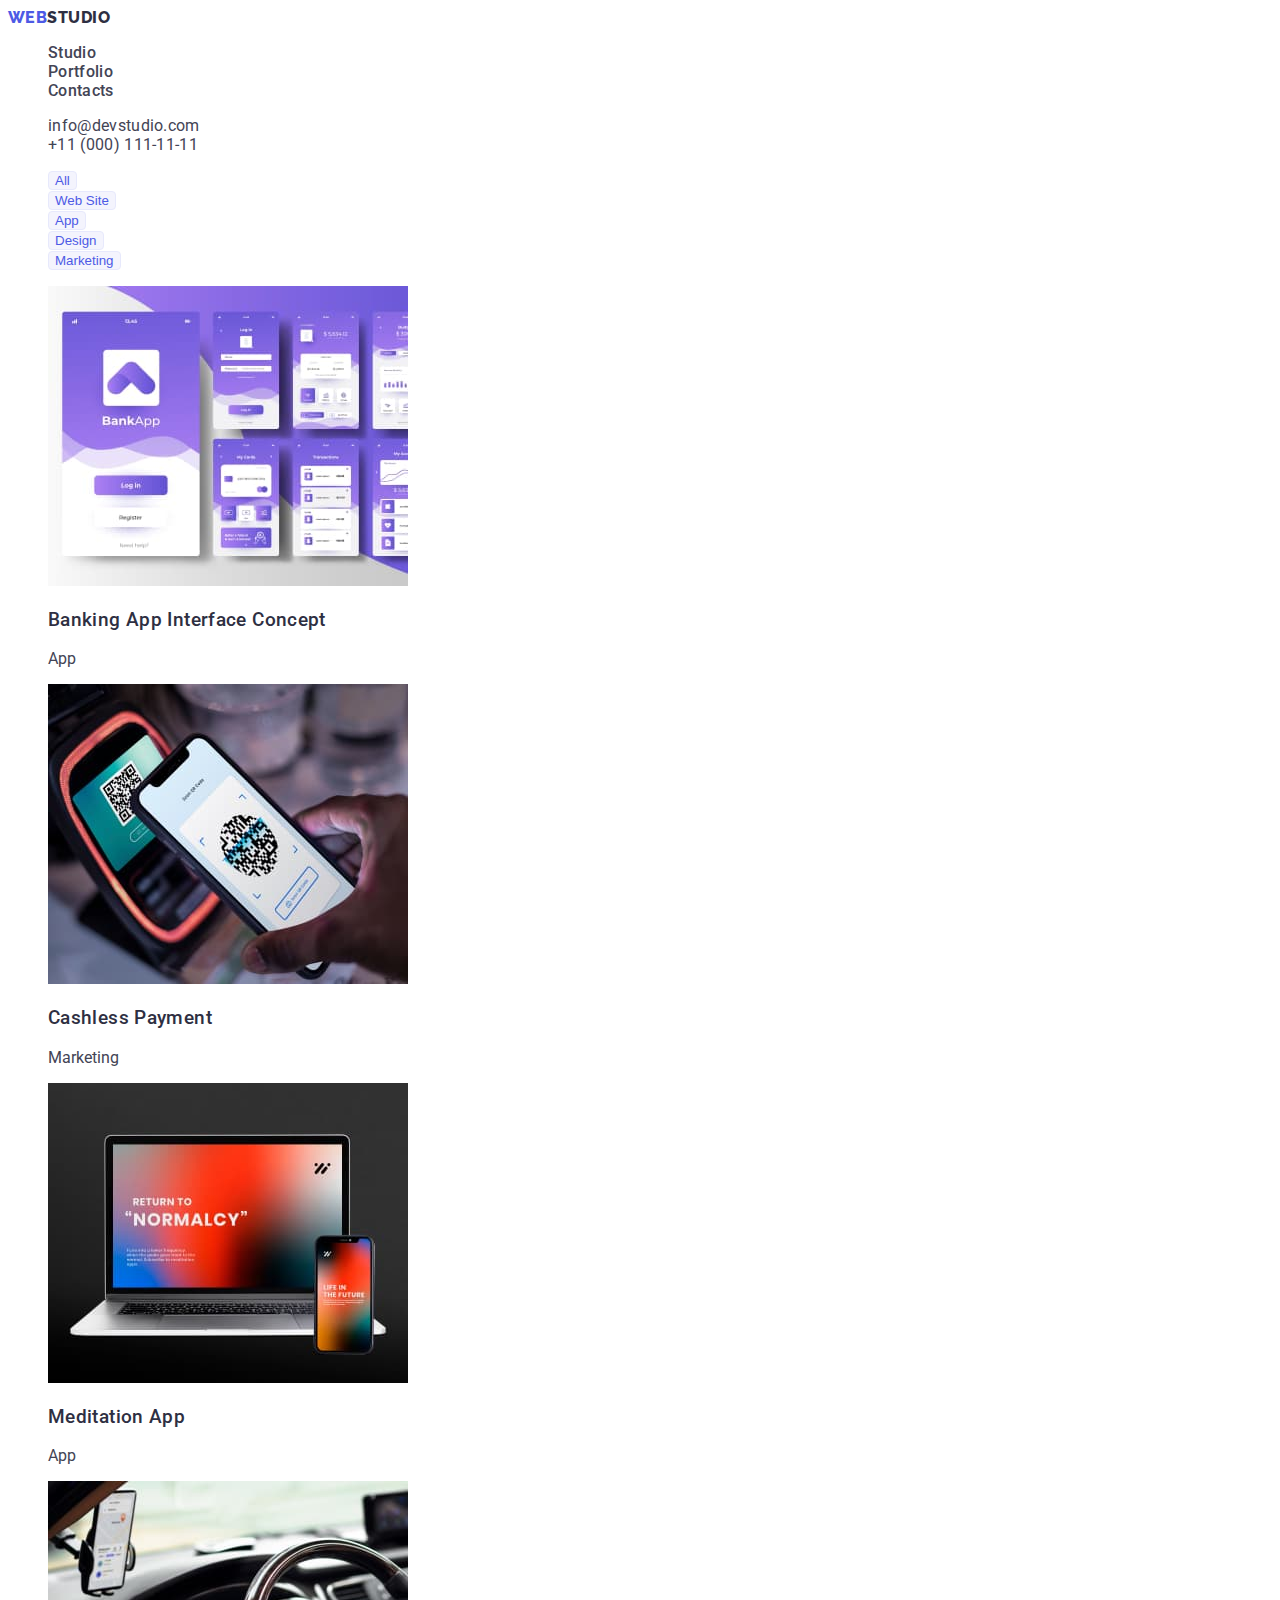
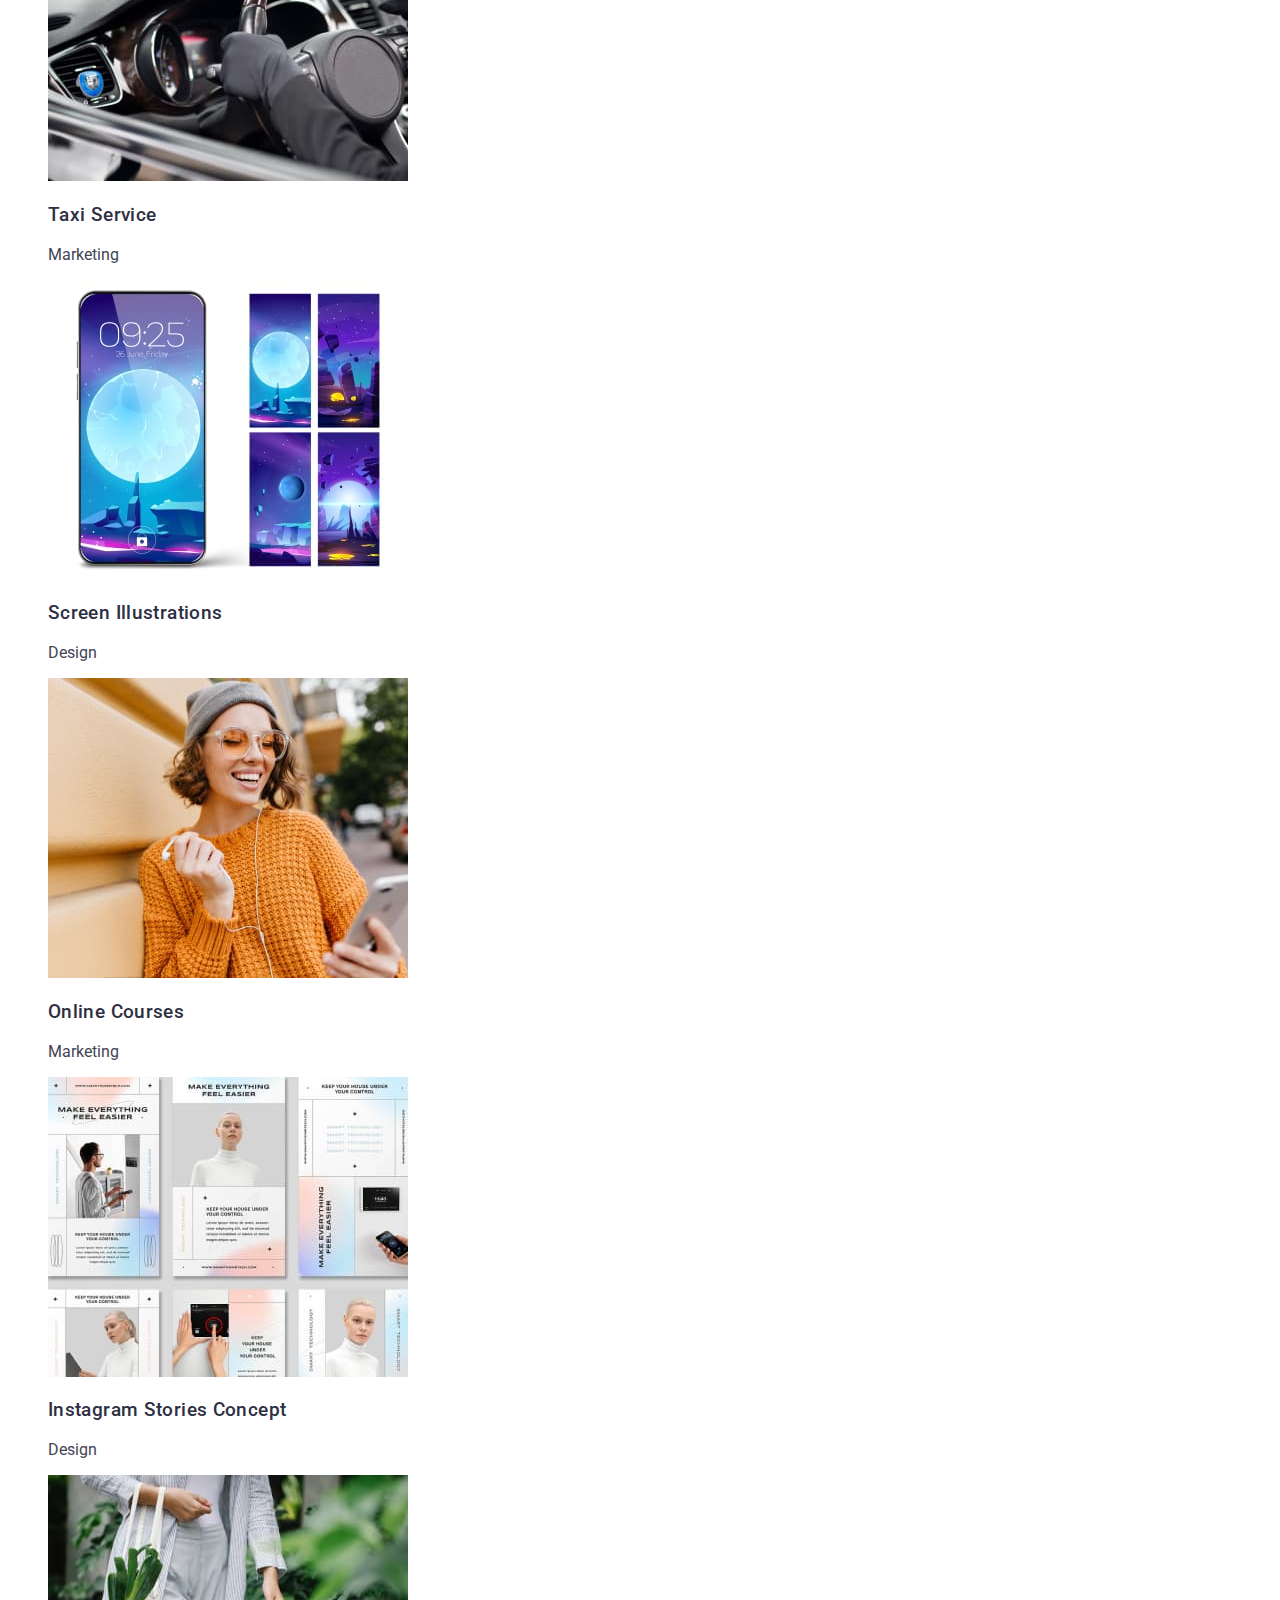
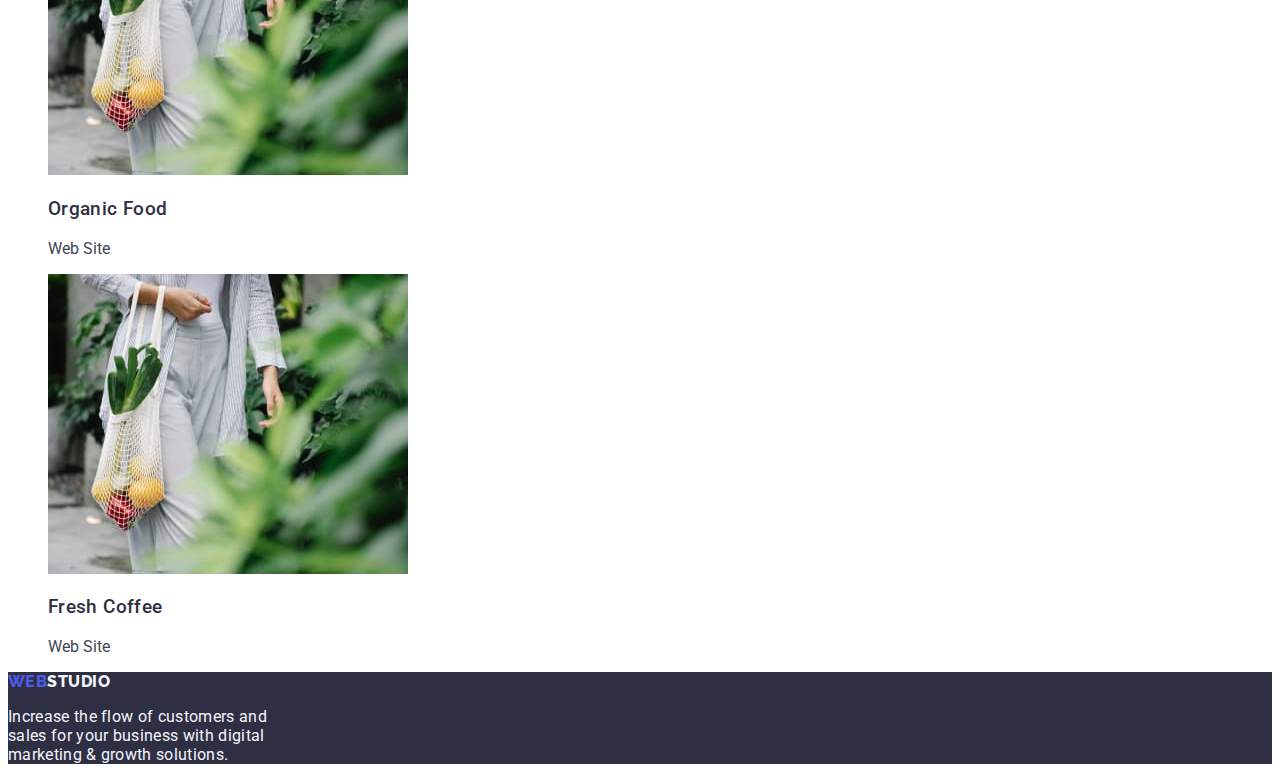
==== porfolio.html @ 17b6efdf "add index.html portfolio.html styles.css images readme.md" ====
<!DOCTYPE html>
<html lang="en">
	<head>
		<meta charset="UTF-8" />
		<meta name="viewport" content="width=device-width, initial-scale=1.0" />
		<title>hw-02-ed16</title>
		<link rel="preconnect" href="https://fonts.googleapis.com" />
		<link rel="preconnect" href="https://fonts.gstatic.com" crossorigin />
		<link
			href="https://fonts.googleapis.com/css2?family=Raleway:wght@700&family=Roboto:wght@400;500;700;900&display=swap"
			rel="stylesheet"
		/>
		<link rel="stylesheet" href="./css/styles.css" />
	</head>
	<body>
		<header>
			<!--header - logo-->

			<a class="brand-logo" href="./index.html"
				><span class="brand-logo_blue">WEB</span
				><span class="brand-logo_black">STUDIO</span>
			</a>

			<!--nawigacja nagłówka-->

			<nav>
				<ul class="header-nav">
					<li><a href="./index.html">Studio</a></li>
					<li><a href="./porfolio.html">Portfolio</a></li>
					<li><a href="./contacts.html">Contacts</a></li>
				</ul>
			</nav>

			<!--kontakty w nagłówku-->

			<address>
				<ul class="header-contacts">
					<li><a href="mailto:info@devstudio.com">info@devstudio.com</a></li>
					<li><a href="tel:+11(000)1111111">+11 (000) 111-11-11</a></li>
				</ul>
			</address>
		</header>

		<!--Filters-->

		<main>
			<section>
				<ul class="portfolio-list">
					<li><button class="portfolio-button" type="button">All</button></li>
					<li>
						<button class="portfolio-button" type="button">Web Site</button>
					</li>
					<li><button class="portfolio-button" type="button">App</button></li>
					<li>
						<button class="portfolio-button" type="button">Design</button>
					</li>
					<li>
						<button class="portfolio-button" type="button">Marketing</button>
					</li>
				</ul>
			</section>

			<!--Portfolio-->

			<section>
				<ul>
					<li>
						<img
							src="./images/image-8.jpg"
							width="360"
							height="300"
							alt="mobile views"
						/>
						<h3>Banking App Interface Concept</h3>
						<p>App</p>
					</li>
					<li>
						<img
							src="./images/image-9.jpg"
							width="360"
							height="300"
							alt="QR code on mobile"
						/>
						<h3>Cashless Payment</h3>
						<p>Marketing</p>
					</li>
					<li>
						<img
							src="./images/image-10.jpg"
							width="360"
							height="300"
							alt="mobile and PC"
						/>
						<h3>Meditation App</h3>
						<p>App</p>
					</li>
					<li>
						<img
							src="./images/image-11.jpg"
							width="360"
							height="300"
							alt="mobile in the car"
						/>
						<h3>Taxi Service</h3>
						<p>Marketing</p>
					</li>
					<li>
						<img
							src="./images/image-12.jpg"
							width="360"
							height="300"
							alt="mobile screen looks"
						/>
						<h3>Screen Illustrations</h3>
						<p>Design</p>
					</li>
					<li>
						<img
							src="./images/image-13.jpg"
							width="360"
							height="300"
							alt="smiled girl"
						/>
						<h3>Online Courses</h3>
						<p>Marketing</p>
					</li>
					<li>
						<img
							src="./images/image-14.jpg"
							width="360"
							height="300"
							alt="gitl in white"
						/>
						<h3>Instagram Stories Concept</h3>
						<p>Design</p>
					</li>
					<li>
						<img
							src="./images/image-15.jpg"
							width="360"
							height="300"
							alt="woman with baf"
						/>
						<h3>Organic Food</h3>
						<p>Web Site</p>
					</li>
					<li>
						<img
							src="./images/image-15.jpg"
							width="360"
							height="300"
							alt="coffe"
						/>
						<h3>Fresh Coffee</h3>
						<p>Web Site</p>
					</li>
				</ul>
			</section>
		</main>
		<!--footer - logo-->
		<footer>
			<section class="footer-background">
				<a class="brand-logo" href="./index.html"
					><span class="brand-logo_blue">WEB</span
					><span class="brand-logo_white">STUDIO</span>
				</a>

				<p class="footer-contents">
					Increase the flow of customers and<br />
					sales for your business with digital<br />
					marketing & growth solutions.
				</p>
			</section>
		</footer>
	</body>
</html>
---- css/styles.css ----
/* paleta kolorów */

:root {
	--dark: #2e2f42;
	--primary-brand: #4d5ae5;
	--white-background: #ffffff;
	--text: #434455;
	--light: #f4f4fd;
	--accent: #e7e9fc;
	--pressed-state: #404bbf;
	--success: #31d0aa;
	--subtle-title: #8e8f99;
	--modal-overlay: rgba(46, 47, 66, 0.4);
	--modal-background: #fcfcfc;
	--hero-background: rgba(46, 47, 66, 0.7);
}

/* style globalne */

body {
	font-family: "Roboto", sans-serif;
	color: var(--text);
}
a {
	text-decoration: none;
	color: var(--text);
}
a:active {
	color: var(--pressed-state);
}
a:hover {
	color: var(--pressed-state);
}
ul {
	font-style: normal;
	list-style-type: none;
}
button {
	cursor: pointer;
}
h1 {
	color: var(--white-background);
	font-weight: 700;
	font-size: 56;
	line-height: 1, 07;
	letter-spacing: 0.02em;
}

h2 {
	color: var(--dark);
	font-weight: 700;
	font-size: 36;
	line-height: 1, 11;
	letter-spacing: 0.02em;
}

h3 {
	color: var(--dark);
	font-weight: 500;
	font-size: 20;
	line-height: 1, 2;
	letter-spacing: 0.02em;
}

/* header - logo */

.brand-logo {
	font-family: Raleway;
	font-style: normal;
	font-weight: 800;
	font-size: 18;
	line-height: 1, 17;
	letter-spacing: 0.03em;
	text-transform: uppercase;
}
.brand-logo_blue {
	color: var(--primary-brand);
}
.brand-logo_black {
	color: var(--dark);
}

/* nawigacja nagłówka */

.header-nav {
	font-weight: 500;
	font-size: 16;
	line-height: 1, 5;
	letter-spacing: 0.02em;
}

/* kontakty w nagłówku */

.header-contacts {
	font-size: 16;
	line-height: 1, 5;
	letter-spacing: 0.02em;
}

/* hero */

.hero-background {
	background-color: var(--dark);
}
.hero-button {
	color: var(--white-background);
	background-color: var(--primary-brand);
	font-weight: 500;
	font-size: 16;
	line-height: 1, 5;
	letter-spacing: 0.02em;
}

/* Main Page section 1 */

.section1-content {
	color: var(--text);
	font-size: 16;
	line-height: 1, 5;
	letter-spacing: 0.02em;
}

/* Main Page - section 3 */

.team-position {
	color: var(--text);
	font-size: 16;
	line-height: 1, 5;
	letter-spacing: 0.02em;
}

/* footer */

.footer-contents {
	color: var(--light);
	font-size: 16;
	line-height: 1, 5;
	letter-spacing: 0.02em;
}
.footer-background {
	background-color: var(--dark);
}
.brand-logo_white {
	color: var(--light);
}

/* Portfolio */
/* Filters*/

.portfolio-list .portfolio-button {
	color: var(--primary-brand);
	background-color: var(--light);
	font-weight: 500;
	font-size: 16;
	line-height: 1, 5;
	letter-spacing: 4;
	border: 1px solid var(--accent);
	border-radius: 4px;
}

.portfolio-list .portfolio-button:hover,
.portfolio-list .portfolio-button:focus {
	color: var(--white-background);
	background-color: var(--pressed-state);
	box-shadow: 0px 2px 2px 0px rgba(0, 0, 0, 0.12),
		0px 2px 1px 0px rgba(0, 0, 0, 0.08), 0px 3px 1px 0px rgba(0, 0, 0, 0.1);
	border: none;
}
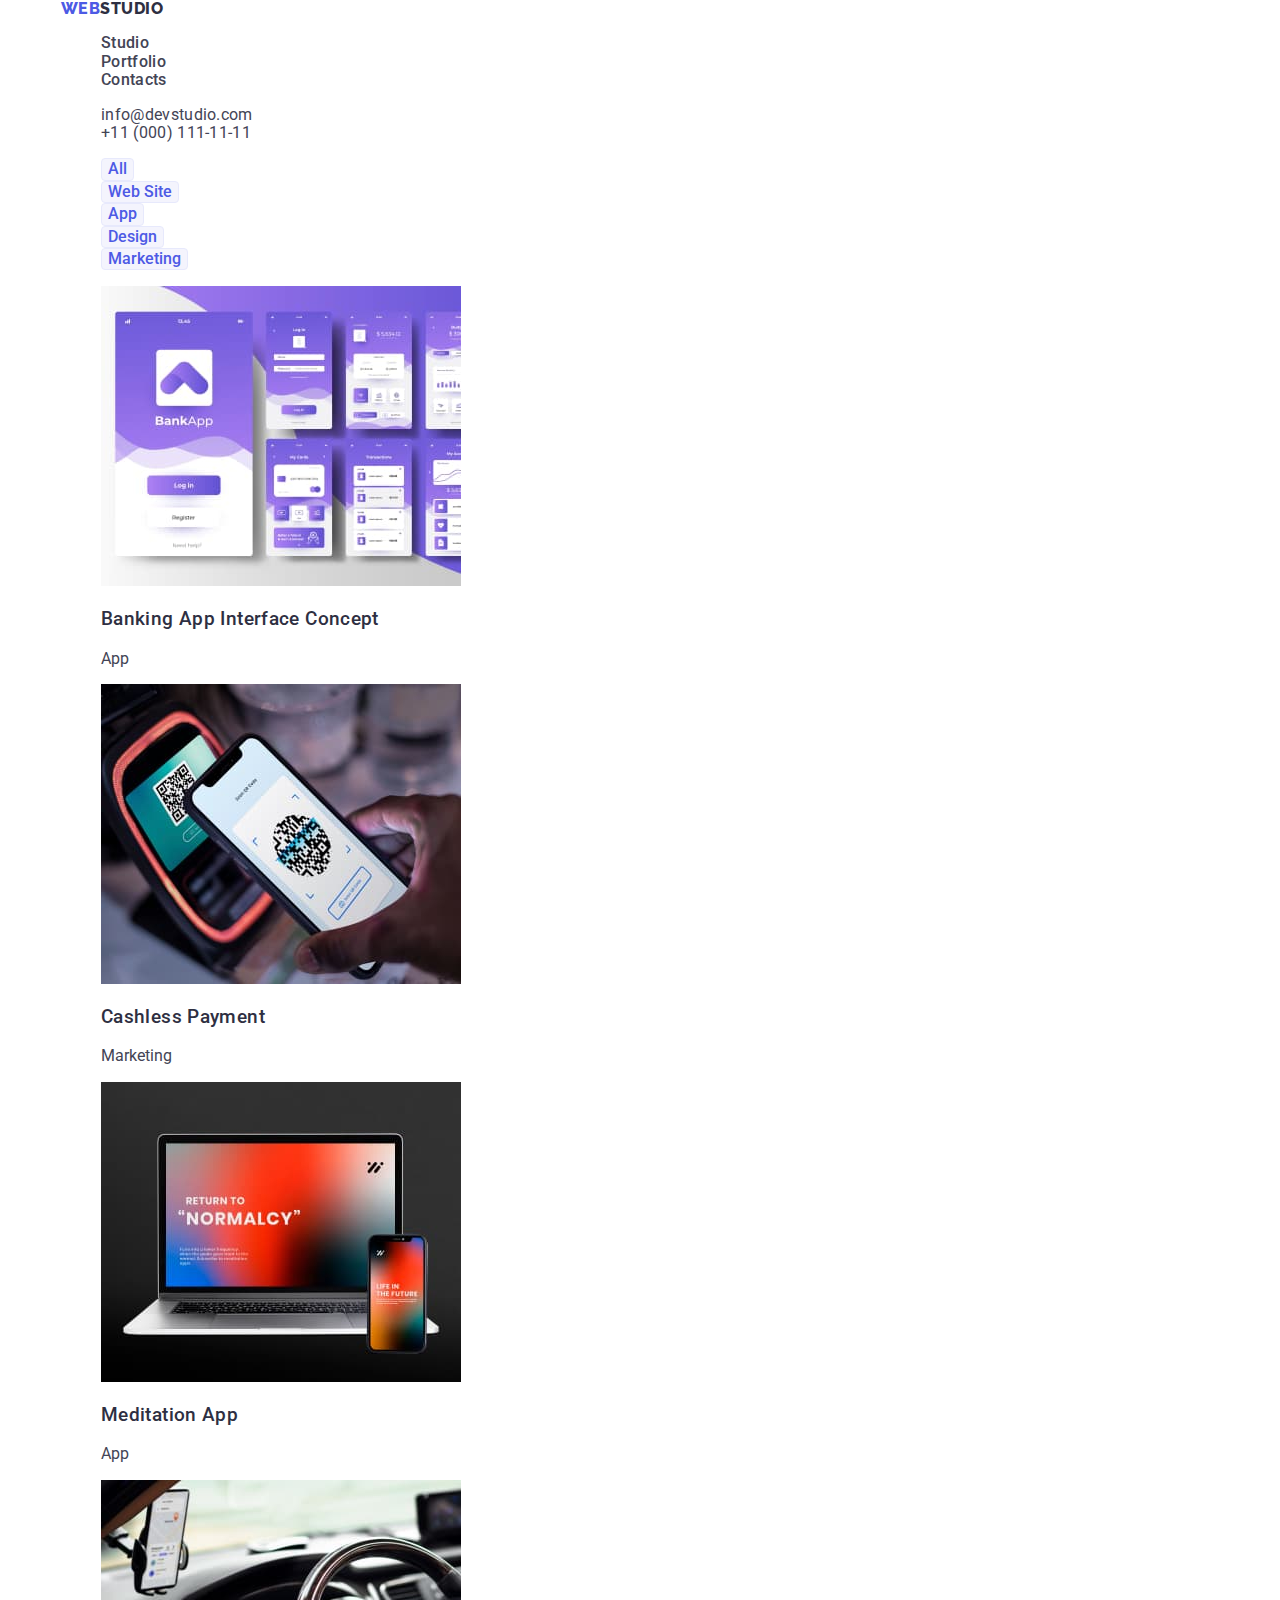
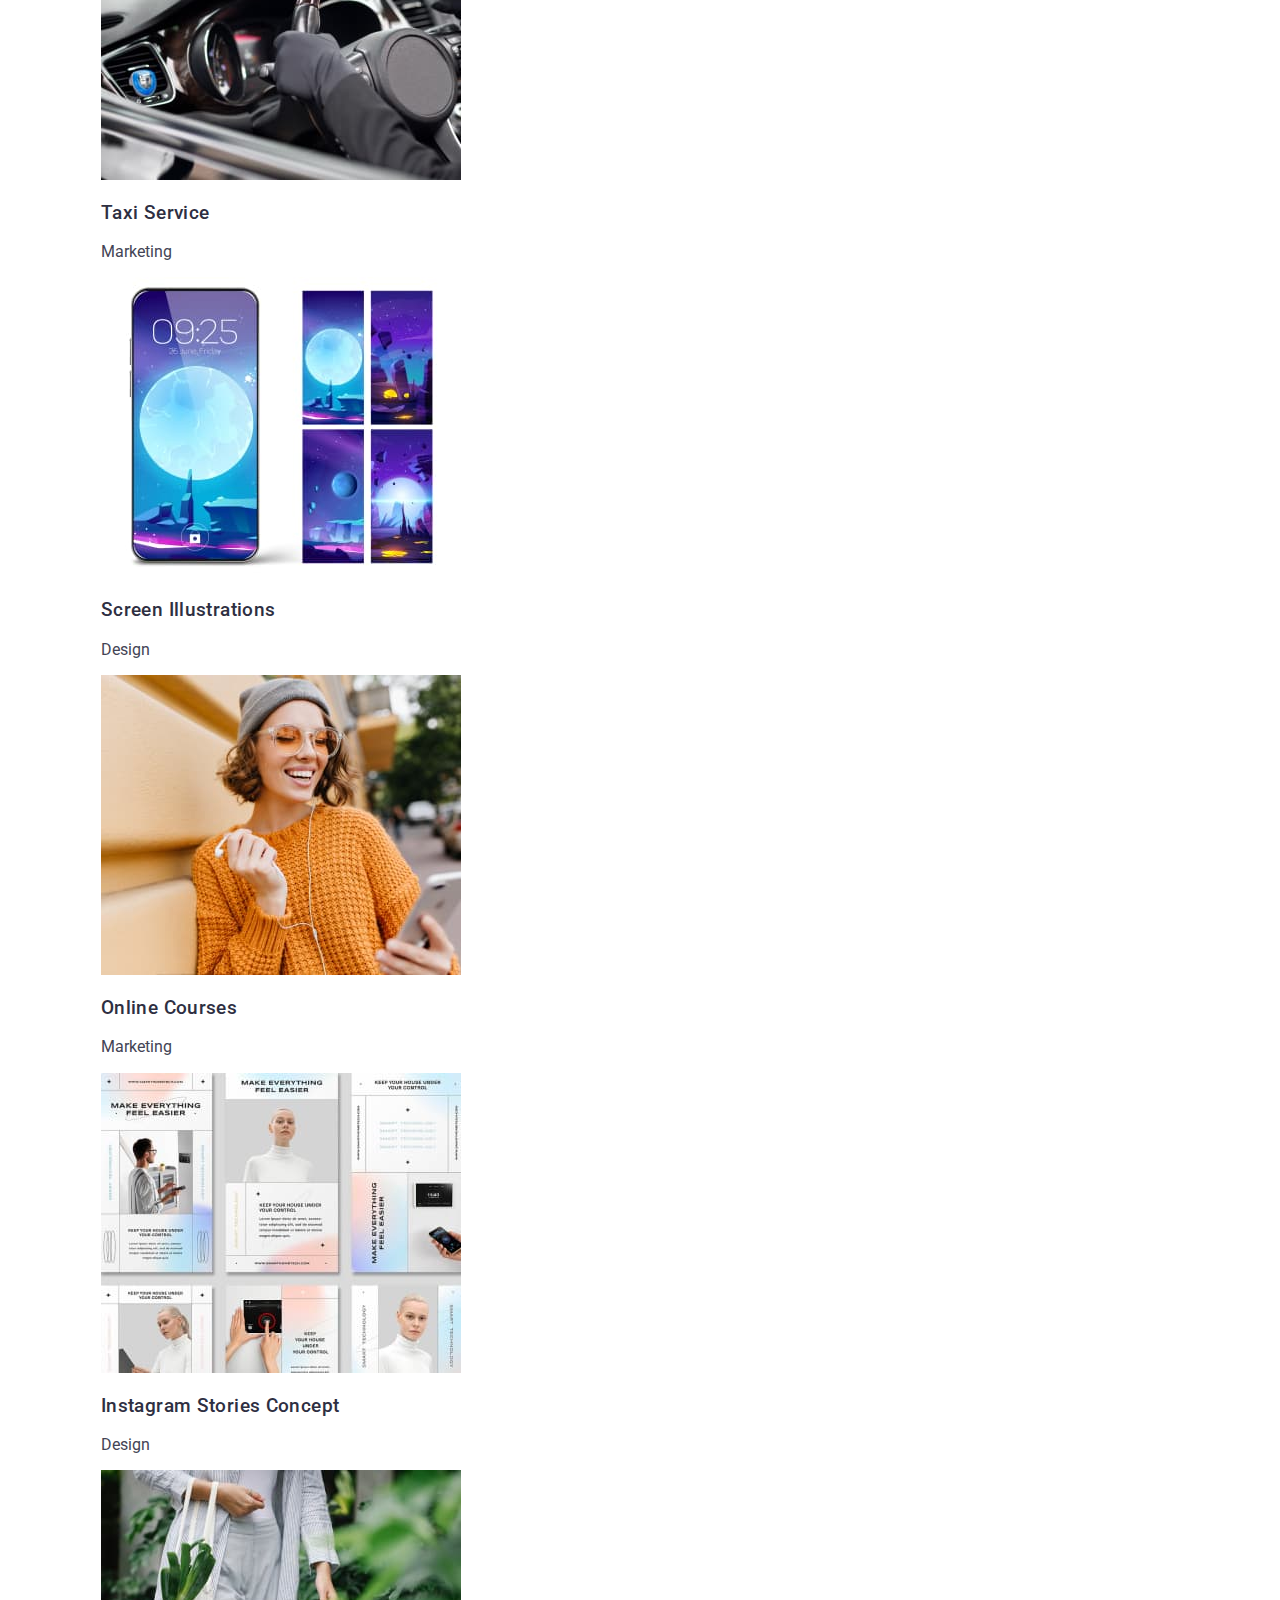
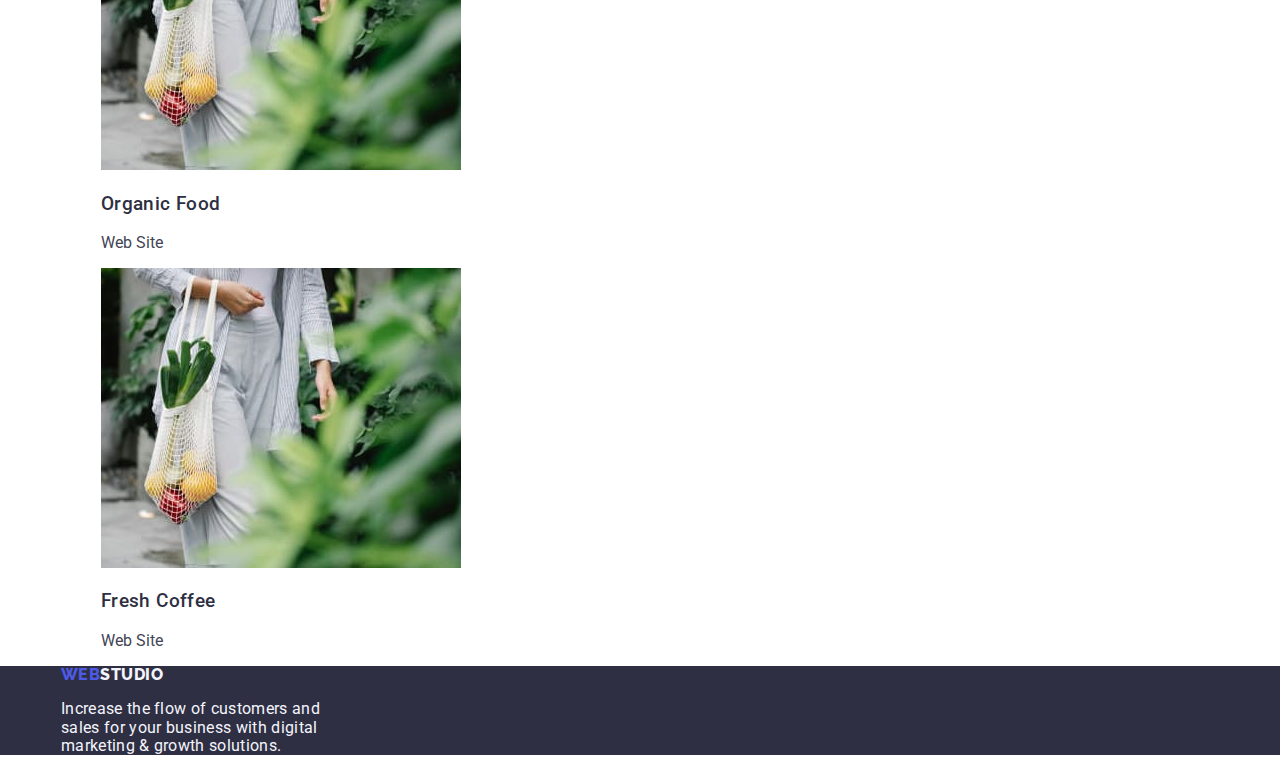
==== commit 8baa1163: "add container" ====
--- a/porfolio.html
+++ b/porfolio.html
@@ -10,166 +10,177 @@
 			href="https://fonts.googleapis.com/css2?family=Raleway:wght@700&family=Roboto:wght@400;500;700;900&display=swap"
 			rel="stylesheet"
 		/>
+		<link
+			rel="stylesheet"
+			href="https://cdnjs.cloudflare.com/ajax/libs/modern-normalize/1.0.0/modern-normalize.min.css"
+		/>
 		<link rel="stylesheet" href="./css/styles.css" />
 	</head>
 	<body>
 		<header>
-			<!--header - logo-->
+			<div class="container">
+				<!--header - logo-->
 
-			<a class="brand-logo" href="./index.html"
-				><span class="brand-logo_blue">WEB</span
-				><span class="brand-logo_black">STUDIO</span>
-			</a>
+				<a class="brand-logo" href="./index.html"
+					><span class="brand-logo_blue">WEB</span
+					><span class="brand-logo_black">STUDIO</span>
+				</a>
 
-			<!--nawigacja nagłówka-->
+				<!--nawigacja nagłówka-->
 
-			<nav>
-				<ul class="header-nav">
-					<li><a href="./index.html">Studio</a></li>
-					<li><a href="./porfolio.html">Portfolio</a></li>
-					<li><a href="./contacts.html">Contacts</a></li>
-				</ul>
-			</nav>
+				<nav>
+					<ul class="header-nav">
+						<li><a href="./index.html">Studio</a></li>
+						<li><a href="./porfolio.html">Portfolio</a></li>
+						<li><a href="./contacts.html">Contacts</a></li>
+					</ul>
+				</nav>
 
-			<!--kontakty w nagłówku-->
+				<!--kontakty w nagłówku-->
 
-			<address>
-				<ul class="header-contacts">
-					<li><a href="mailto:info@devstudio.com">info@devstudio.com</a></li>
-					<li><a href="tel:+11(000)1111111">+11 (000) 111-11-11</a></li>
-				</ul>
-			</address>
+				<address>
+					<ul class="header-contacts">
+						<li><a href="mailto:info@devstudio.com">info@devstudio.com</a></li>
+						<li><a href="tel:+11(000)1111111">+11 (000) 111-11-11</a></li>
+					</ul>
+				</address>
+			</div>
 		</header>
-
 		<!--Filters-->
 
 		<main>
 			<section>
-				<ul class="portfolio-list">
-					<li><button class="portfolio-button" type="button">All</button></li>
-					<li>
-						<button class="portfolio-button" type="button">Web Site</button>
-					</li>
-					<li><button class="portfolio-button" type="button">App</button></li>
-					<li>
-						<button class="portfolio-button" type="button">Design</button>
-					</li>
-					<li>
-						<button class="portfolio-button" type="button">Marketing</button>
-					</li>
-				</ul>
+				<div class="container">
+					<ul class="portfolio-list">
+						<li><button class="portfolio-button" type="button">All</button></li>
+						<li>
+							<button class="portfolio-button" type="button">Web Site</button>
+						</li>
+						<li><button class="portfolio-button" type="button">App</button></li>
+						<li>
+							<button class="portfolio-button" type="button">Design</button>
+						</li>
+						<li>
+							<button class="portfolio-button" type="button">Marketing</button>
+						</li>
+					</ul>
+				</div>
 			</section>
 
 			<!--Portfolio-->
 
 			<section>
-				<ul>
-					<li>
-						<img
-							src="./images/image-8.jpg"
-							width="360"
-							height="300"
-							alt="mobile views"
-						/>
-						<h3>Banking App Interface Concept</h3>
-						<p>App</p>
-					</li>
-					<li>
-						<img
-							src="./images/image-9.jpg"
-							width="360"
-							height="300"
-							alt="QR code on mobile"
-						/>
-						<h3>Cashless Payment</h3>
-						<p>Marketing</p>
-					</li>
-					<li>
-						<img
-							src="./images/image-10.jpg"
-							width="360"
-							height="300"
-							alt="mobile and PC"
-						/>
-						<h3>Meditation App</h3>
-						<p>App</p>
-					</li>
-					<li>
-						<img
-							src="./images/image-11.jpg"
-							width="360"
-							height="300"
-							alt="mobile in the car"
-						/>
-						<h3>Taxi Service</h3>
-						<p>Marketing</p>
-					</li>
-					<li>
-						<img
-							src="./images/image-12.jpg"
-							width="360"
-							height="300"
-							alt="mobile screen looks"
-						/>
-						<h3>Screen Illustrations</h3>
-						<p>Design</p>
-					</li>
-					<li>
-						<img
-							src="./images/image-13.jpg"
-							width="360"
-							height="300"
-							alt="smiled girl"
-						/>
-						<h3>Online Courses</h3>
-						<p>Marketing</p>
-					</li>
-					<li>
-						<img
-							src="./images/image-14.jpg"
-							width="360"
-							height="300"
-							alt="gitl in white"
-						/>
-						<h3>Instagram Stories Concept</h3>
-						<p>Design</p>
-					</li>
-					<li>
-						<img
-							src="./images/image-15.jpg"
-							width="360"
-							height="300"
-							alt="woman with baf"
-						/>
-						<h3>Organic Food</h3>
-						<p>Web Site</p>
-					</li>
-					<li>
-						<img
-							src="./images/image-15.jpg"
-							width="360"
-							height="300"
-							alt="coffe"
-						/>
-						<h3>Fresh Coffee</h3>
-						<p>Web Site</p>
-					</li>
-				</ul>
+				<div class="container">
+					<ul>
+						<li>
+							<img
+								src="./images/image-8.jpg"
+								width="360"
+								height="300"
+								alt="mobile views"
+							/>
+							<h3>Banking App Interface Concept</h3>
+							<p>App</p>
+						</li>
+						<li>
+							<img
+								src="./images/image-9.jpg"
+								width="360"
+								height="300"
+								alt="QR code on mobile"
+							/>
+							<h3>Cashless Payment</h3>
+							<p>Marketing</p>
+						</li>
+						<li>
+							<img
+								src="./images/image-10.jpg"
+								width="360"
+								height="300"
+								alt="mobile and PC"
+							/>
+							<h3>Meditation App</h3>
+							<p>App</p>
+						</li>
+						<li>
+							<img
+								src="./images/image-11.jpg"
+								width="360"
+								height="300"
+								alt="mobile in the car"
+							/>
+							<h3>Taxi Service</h3>
+							<p>Marketing</p>
+						</li>
+						<li>
+							<img
+								src="./images/image-12.jpg"
+								width="360"
+								height="300"
+								alt="mobile screen looks"
+							/>
+							<h3>Screen Illustrations</h3>
+							<p>Design</p>
+						</li>
+						<li>
+							<img
+								src="./images/image-13.jpg"
+								width="360"
+								height="300"
+								alt="smiled girl"
+							/>
+							<h3>Online Courses</h3>
+							<p>Marketing</p>
+						</li>
+						<li>
+							<img
+								src="./images/image-14.jpg"
+								width="360"
+								height="300"
+								alt="gitl in white"
+							/>
+							<h3>Instagram Stories Concept</h3>
+							<p>Design</p>
+						</li>
+						<li>
+							<img
+								src="./images/image-15.jpg"
+								width="360"
+								height="300"
+								alt="woman with baf"
+							/>
+							<h3>Organic Food</h3>
+							<p>Web Site</p>
+						</li>
+						<li>
+							<img
+								src="./images/image-15.jpg"
+								width="360"
+								height="300"
+								alt="coffe"
+							/>
+							<h3>Fresh Coffee</h3>
+							<p>Web Site</p>
+						</li>
+					</ul>
+				</div>
 			</section>
 		</main>
 		<!--footer - logo-->
 		<footer>
 			<section class="footer-background">
-				<a class="brand-logo" href="./index.html"
-					><span class="brand-logo_blue">WEB</span
-					><span class="brand-logo_white">STUDIO</span>
-				</a>
+				<div class="container">
+					<a class="brand-logo" href="./index.html"
+						><span class="brand-logo_blue">WEB</span
+						><span class="brand-logo_white">STUDIO</span>
+					</a>
 
-				<p class="footer-contents">
-					Increase the flow of customers and<br />
-					sales for your business with digital<br />
-					marketing & growth solutions.
-				</p>
+					<p class="footer-contents">
+						Increase the flow of customers and<br />
+						sales for your business with digital<br />
+						marketing & growth solutions.
+					</p>
+				</div>
 			</section>
 		</footer>
 	</body>
--- a/css/styles.css
+++ b/css/styles.css
@@ -1,3 +1,12 @@
+*,
+*::before,
+*::after {
+	box-sizing: border-box;
+}
+.container {
+	width: 1158px;
+	margin: 0 auto;
+}
 /* paleta kolorów */
 
 :root {
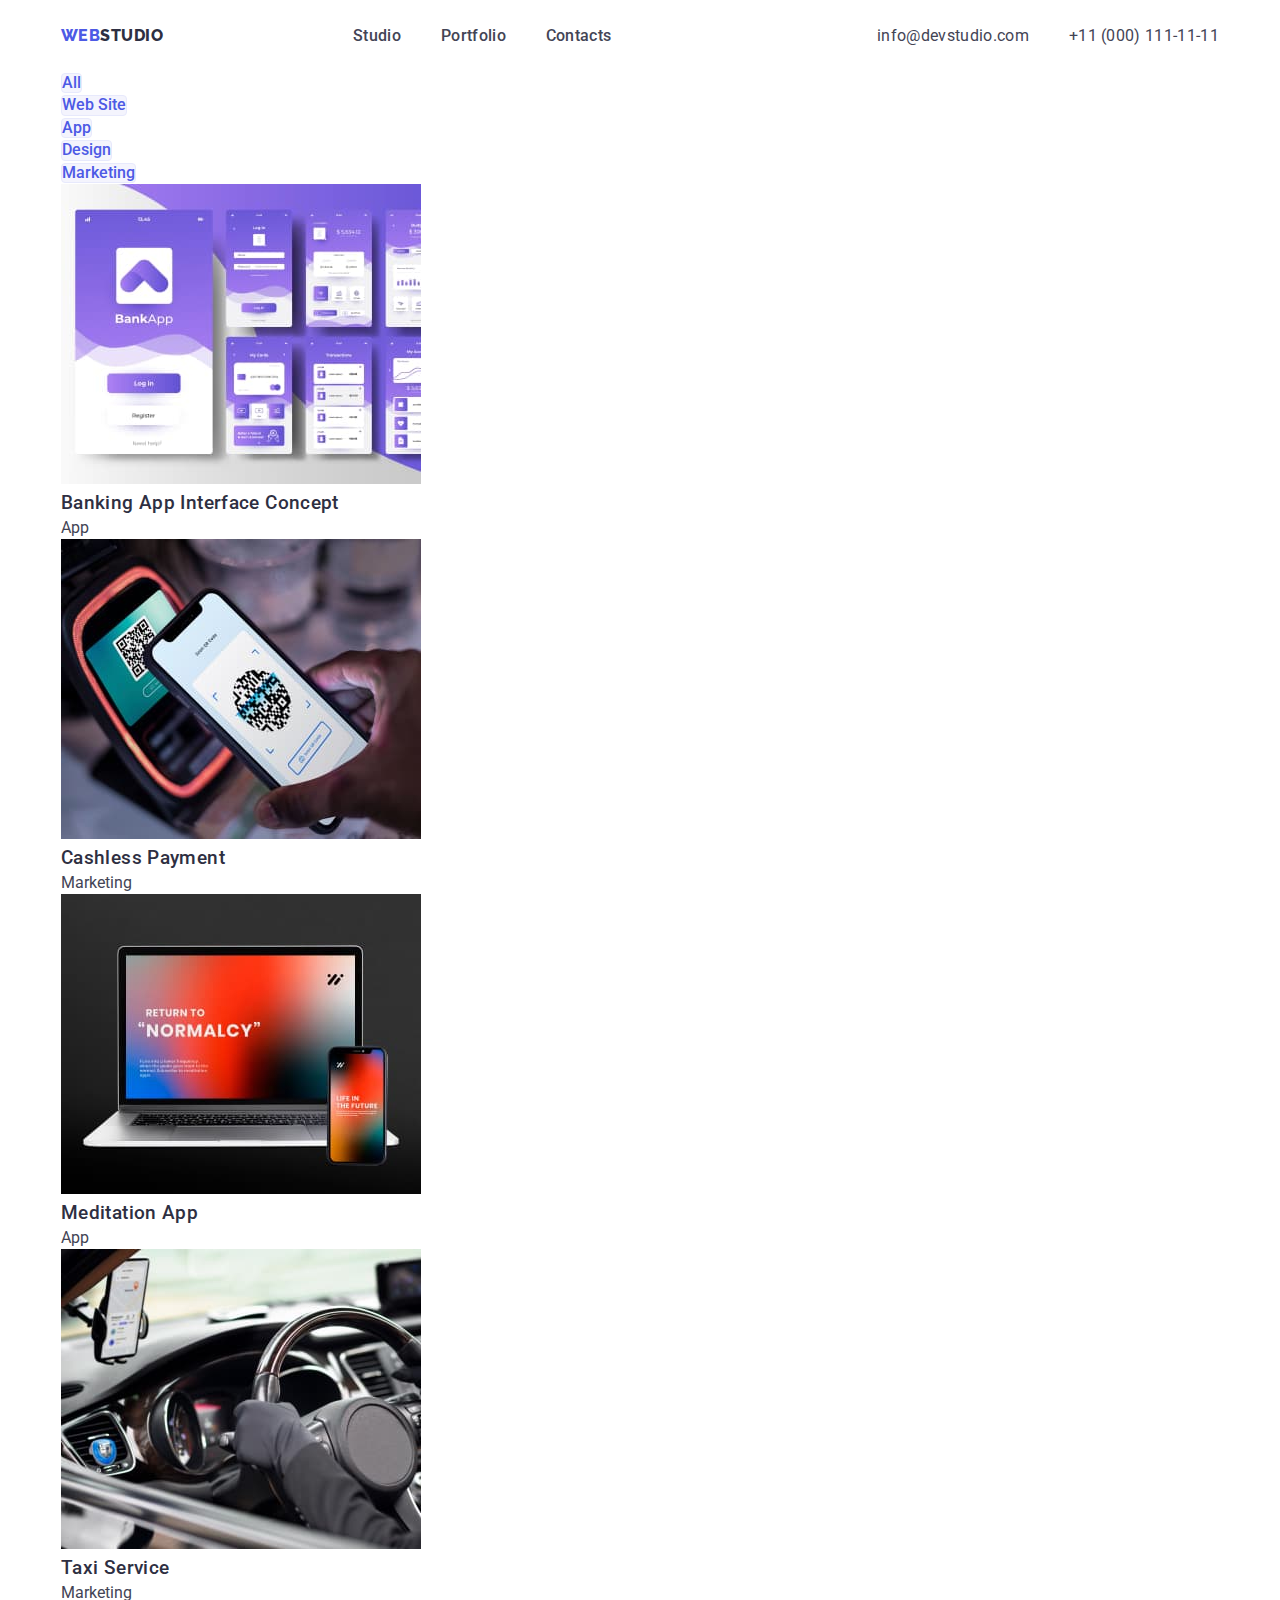
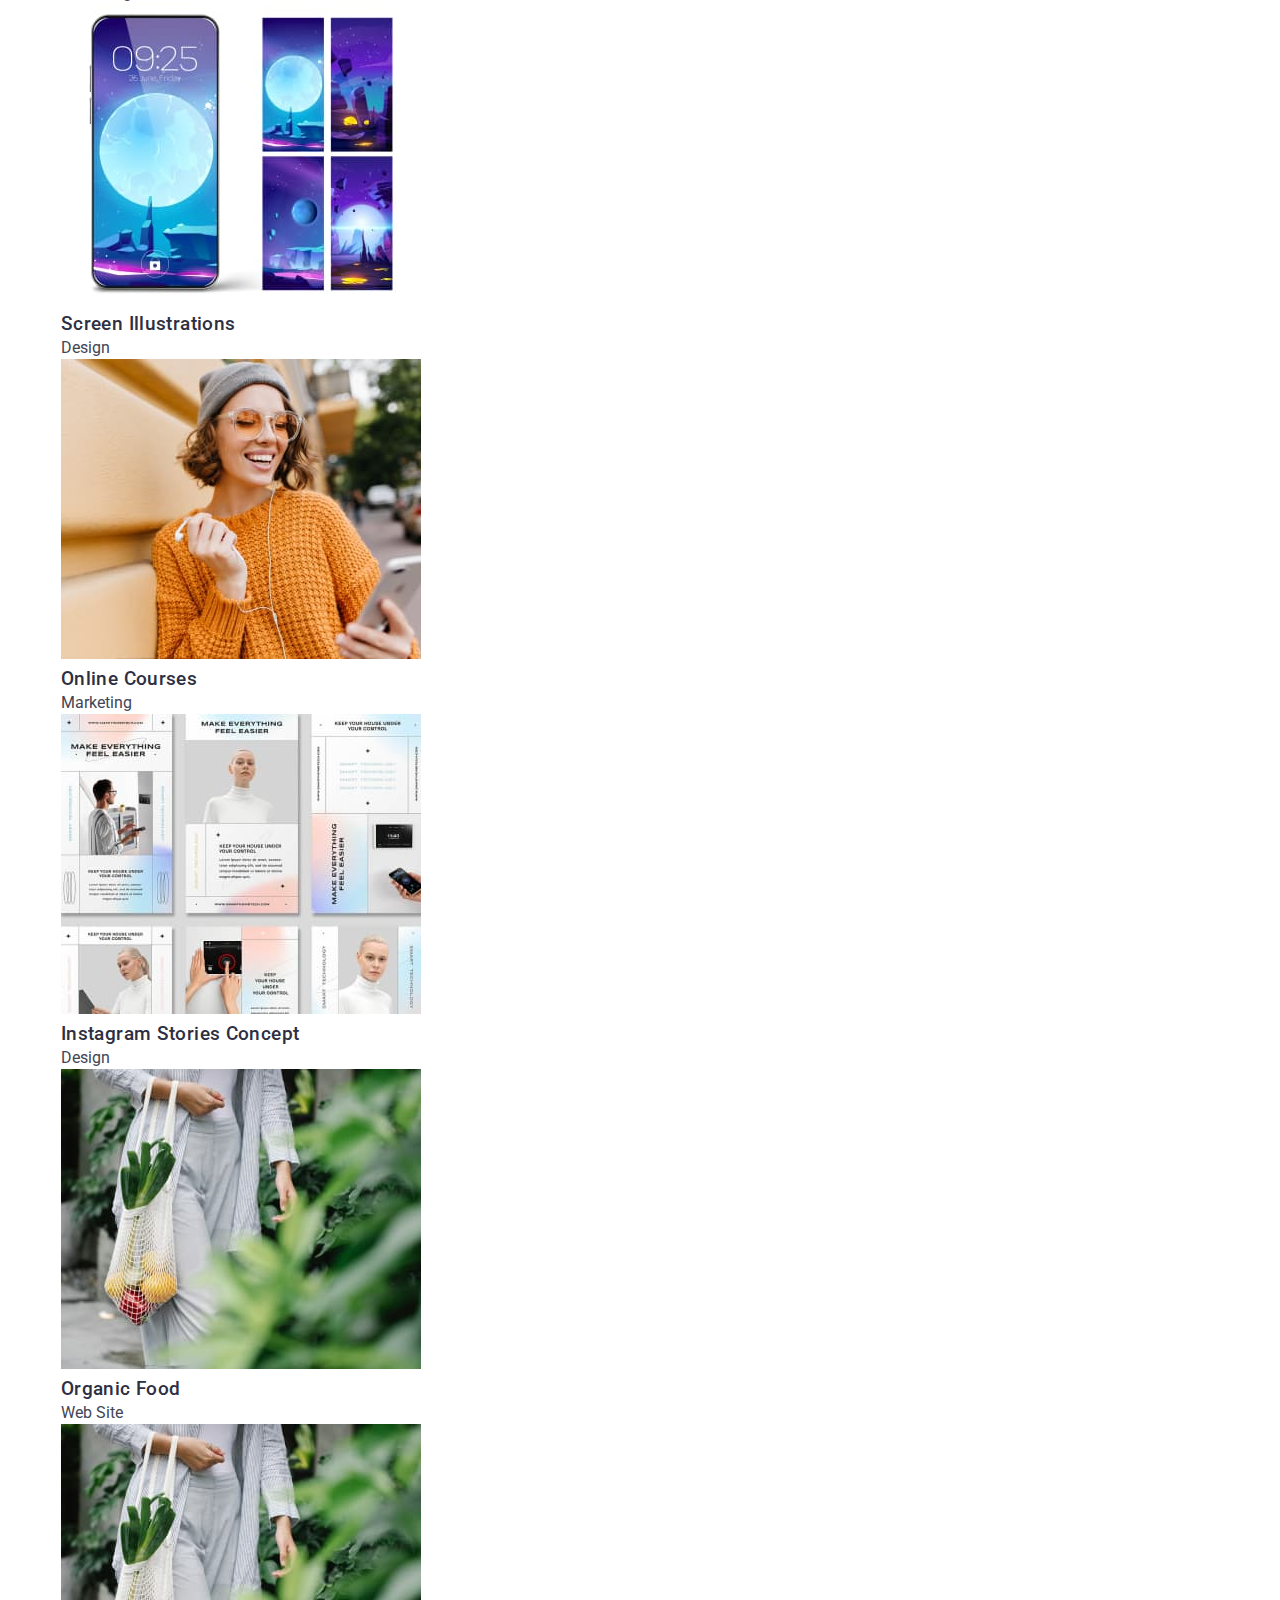
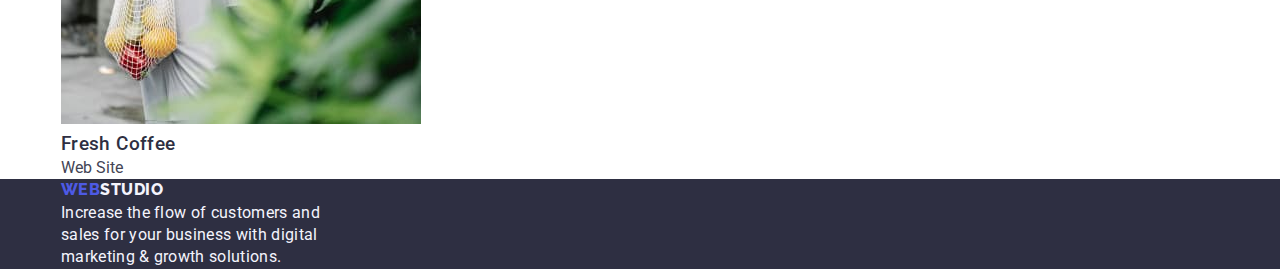
==== commit 34702a12: "update hero" ====
--- a/porfolio.html
+++ b/porfolio.html
@@ -19,31 +19,37 @@
 	<body>
 		<header>
 			<div class="container">
-				<!--header - logo-->
+				<div class="header-system">
+					<!--header - logo-->
+					<div>
+						<a class="brand-logo" href="./index.html"
+							><span class="brand-logo_blue">WEB</span
+							><span class="brand-logo_black">STUDIO</span>
+						</a>
+					</div>
+					<!--nawigacja nagłówka-->
+					<div class="header-system_item">
+						<nav>
+							<ul class="header-nav">
+								<li><a href="./index.html">Studio</a></li>
+								<li><a href="./porfolio.html">Portfolio</a></li>
+								<li><a href="./contacts.html">Contacts</a></li>
+							</ul>
+						</nav>
+					</div>
 
-				<a class="brand-logo" href="./index.html"
-					><span class="brand-logo_blue">WEB</span
-					><span class="brand-logo_black">STUDIO</span>
-				</a>
-
-				<!--nawigacja nagłówka-->
-
-				<nav>
-					<ul class="header-nav">
-						<li><a href="./index.html">Studio</a></li>
-						<li><a href="./porfolio.html">Portfolio</a></li>
-						<li><a href="./contacts.html">Contacts</a></li>
-					</ul>
-				</nav>
-
-				<!--kontakty w nagłówku-->
-
-				<address>
-					<ul class="header-contacts">
-						<li><a href="mailto:info@devstudio.com">info@devstudio.com</a></li>
-						<li><a href="tel:+11(000)1111111">+11 (000) 111-11-11</a></li>
-					</ul>
-				</address>
+					<!--kontakty w nagłówku-->
+					<div>
+						<address>
+							<ul class="header-contacts">
+								<li>
+									<a href="mailto:info@devstudio.com">info@devstudio.com</a>
+								</li>
+								<li><a href="tel:+11(000)1111111">+11 (000) 111-11-11</a></li>
+							</ul>
+						</address>
+					</div>
+				</div>
 			</div>
 		</header>
 		<!--Filters-->
--- a/css/styles.css
+++ b/css/styles.css
@@ -2,6 +2,13 @@
 *::before,
 *::after {
 	box-sizing: border-box;
+	margin: 0;
+	padding: 0;
+	border: 0;
+	line-height: 1.4em;
+	vertical-align: baseline;
+	text-decoration: none;
+	outline: 0;
 }
 .container {
 	width: 1158px;
@@ -91,16 +98,30 @@
 
 /* nawigacja nagłówka */
 
+.header-system {
+	display: flex;
+	justify-content: space-between;
+	align-items: center;
+	height: 72px;
+}
+.header-system_item {
+	padding-right: 76px;
+}
 .header-nav {
-	font-weight: 500;
-	font-size: 16;
-	line-height: 1, 5;
-	letter-spacing: 0.02em;
+	display: flex;
+	font-weight: 500;
+	font-size: 16;
+	line-height: 1, 5;
+	letter-spacing: 0.02em;
+	gap: 40px;
 }
 
 /* kontakty w nagłówku */
 
 .header-contacts {
+	display: flex;
+	flex-direction: row;
+	gap: 40px;
 	font-size: 16;
 	line-height: 1, 5;
 	letter-spacing: 0.02em;
@@ -108,8 +129,19 @@
 
 /* hero */
 
+.hero-system {
+	display: flex;
+
+	height: 600px;
+}
+.hero-system_item {
+}
+.hero-title_style {
+	justify-content: center;
+}
 .hero-background {
 	background-color: var(--dark);
+	max-width: 1600px;
 }
 .hero-button {
 	color: var(--white-background);
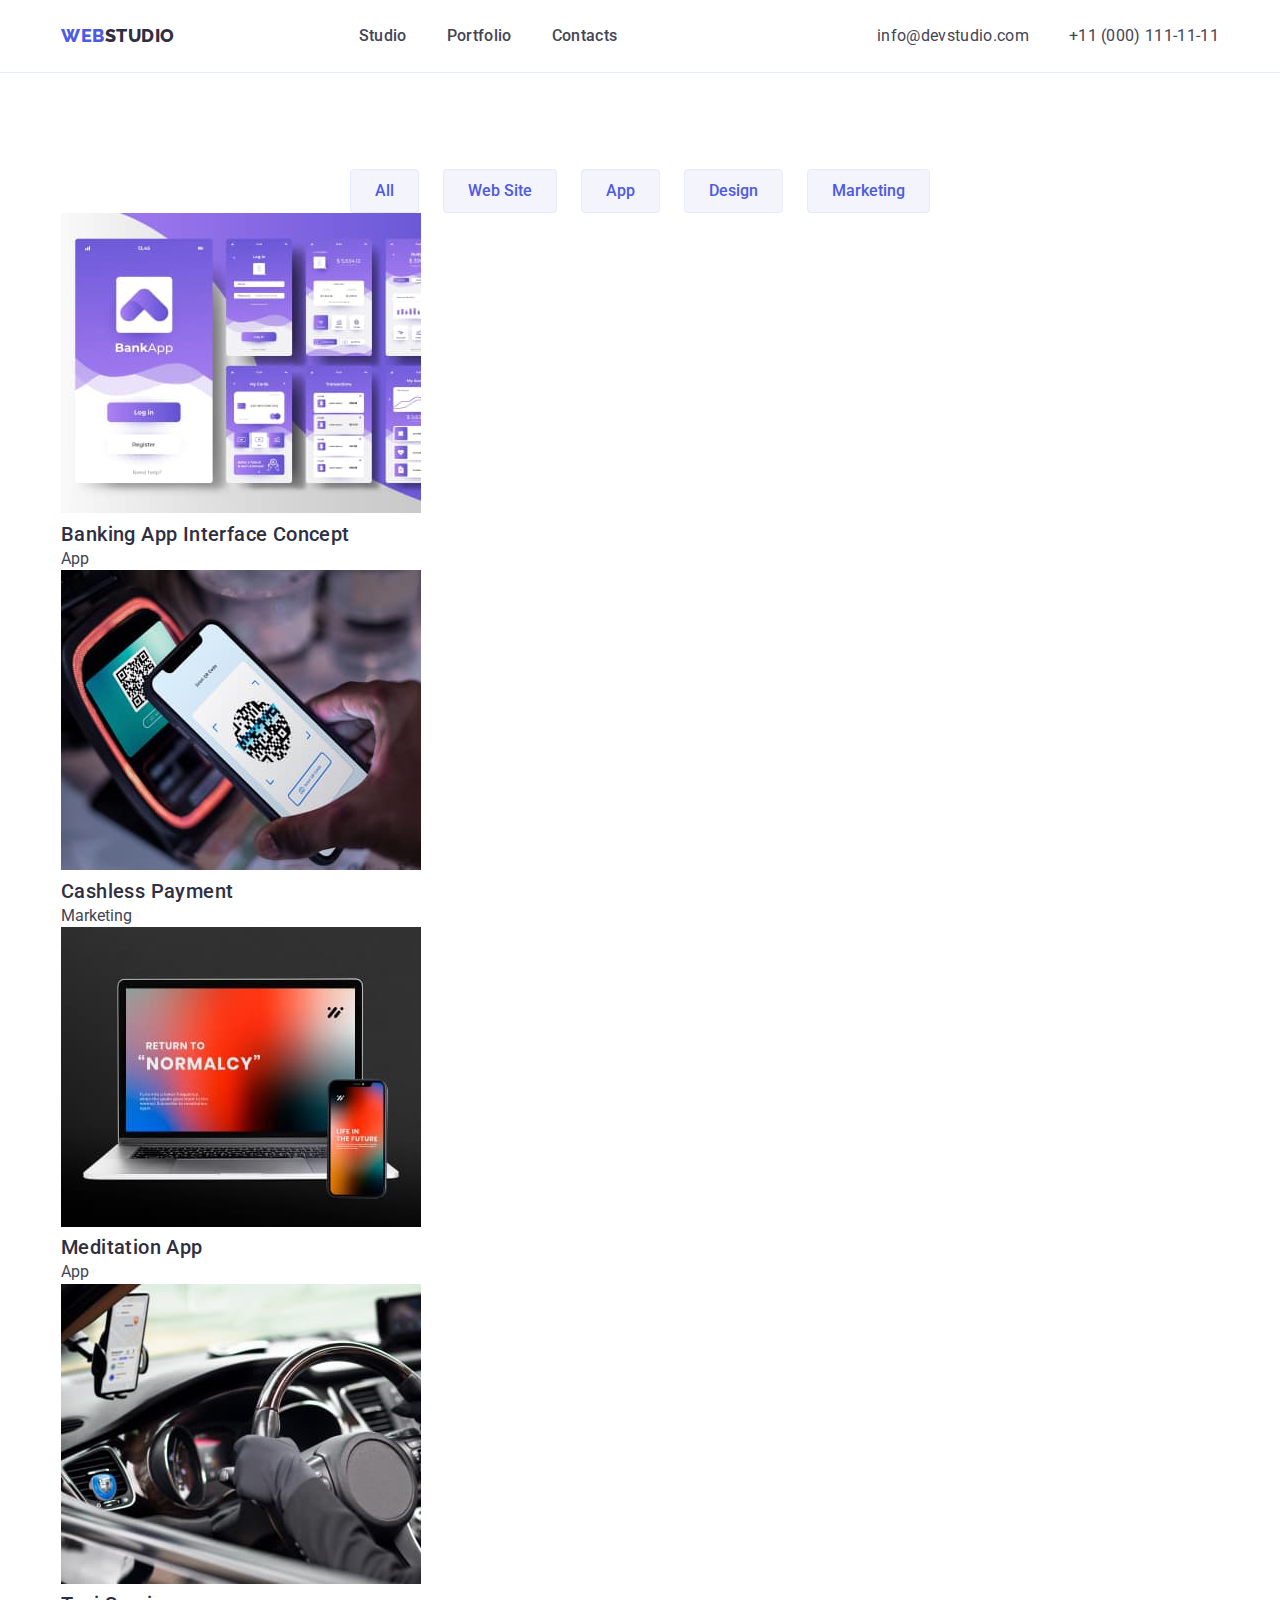
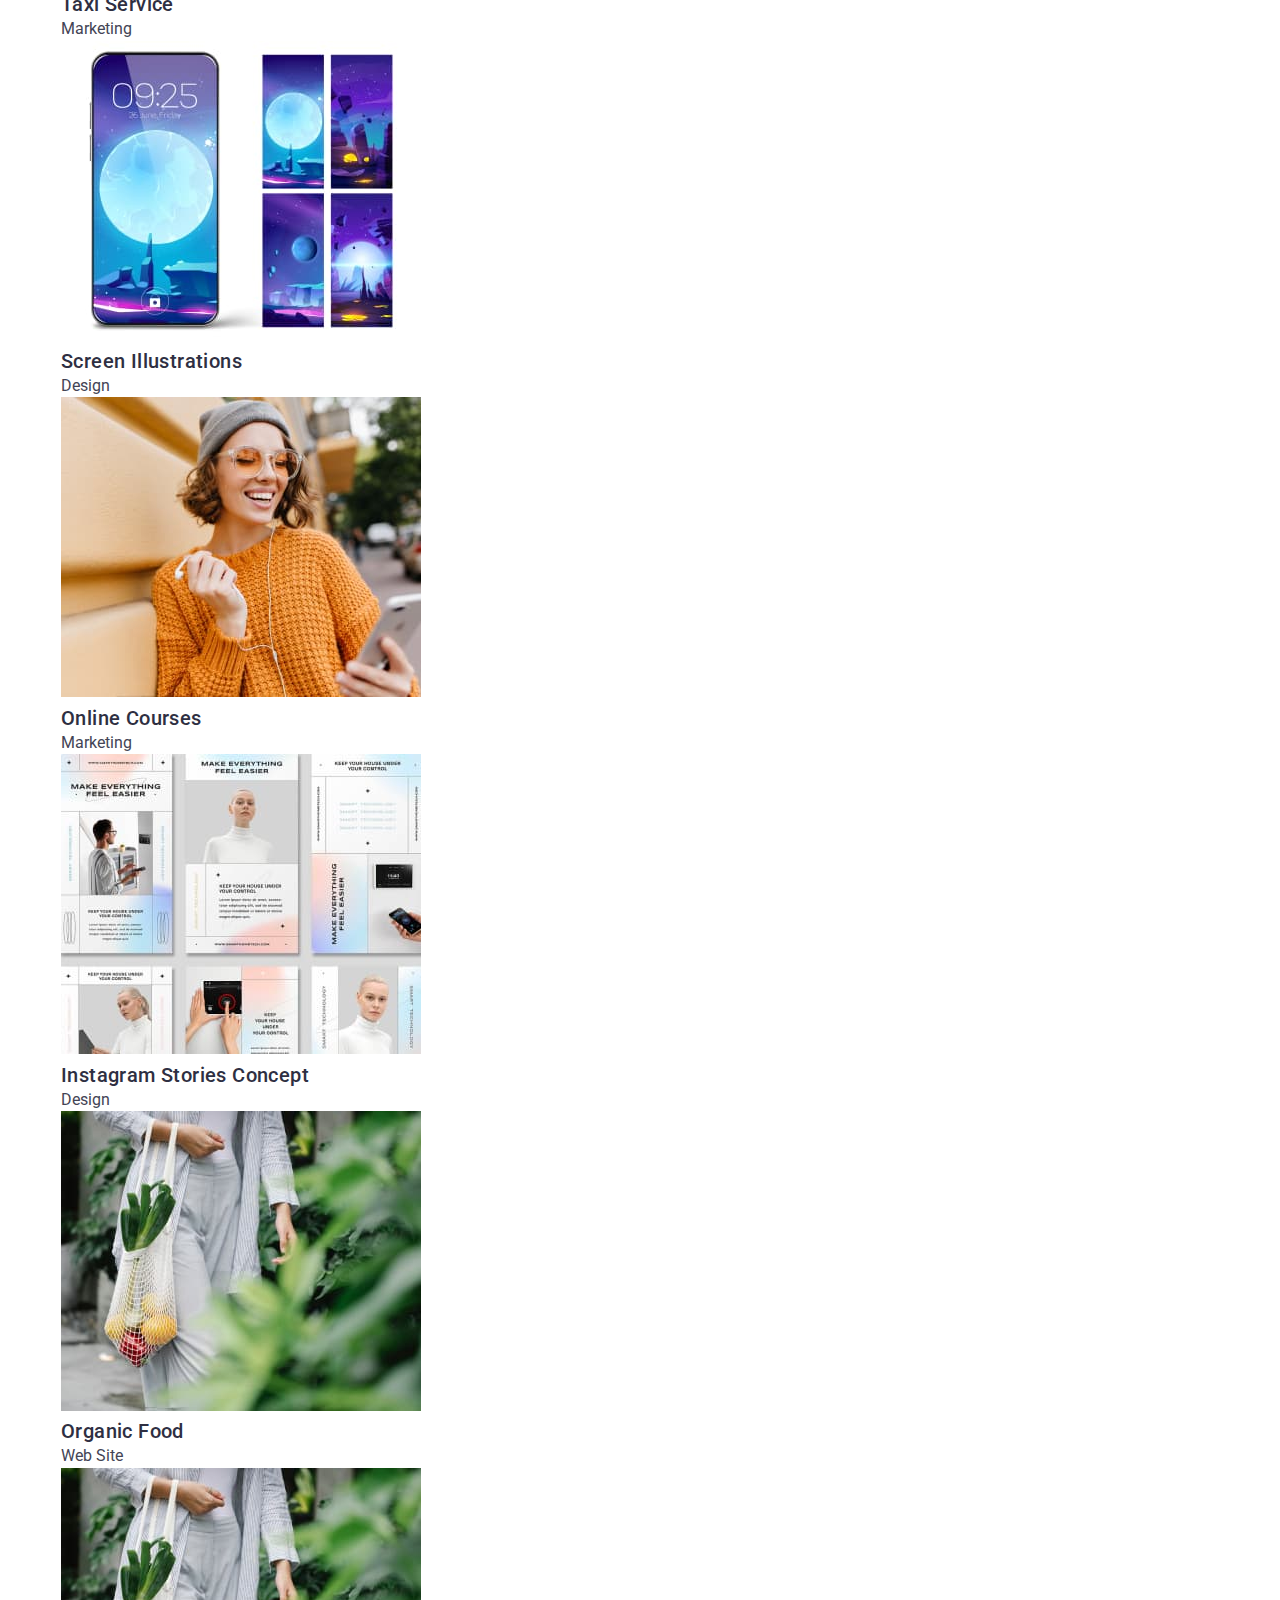
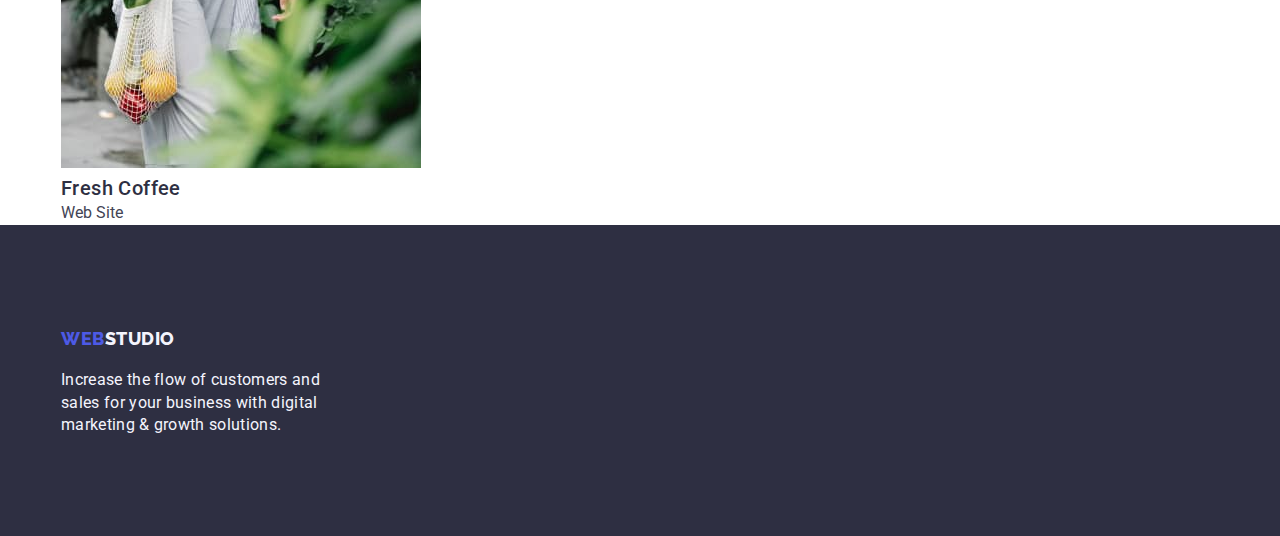
==== commit e8720dea: "update header_border portfolio_list" ====
--- a/porfolio.html
+++ b/porfolio.html
@@ -17,20 +17,20 @@
 		<link rel="stylesheet" href="./css/styles.css" />
 	</head>
 	<body>
-		<header>
+		<header class="header_border">
 			<div class="container">
-				<div class="header-system">
+				<div class="header_system">
 					<!--header - logo-->
 					<div>
-						<a class="brand-logo" href="./index.html"
-							><span class="brand-logo_blue">WEB</span
-							><span class="brand-logo_black">STUDIO</span>
+						<a class="header_brand-logo" href="./index.html"
+							><span class="header_brand-logo-blue">WEB</span
+							><span class="header_brand-logo-black">STUDIO</span>
 						</a>
 					</div>
 					<!--nawigacja nagłówka-->
-					<div class="header-system_item">
+					<div class="header_structure-item">
 						<nav>
-							<ul class="header-nav">
+							<ul class="header_nav">
 								<li><a href="./index.html">Studio</a></li>
 								<li><a href="./porfolio.html">Portfolio</a></li>
 								<li><a href="./contacts.html">Contacts</a></li>
@@ -41,7 +41,7 @@
 					<!--kontakty w nagłówku-->
 					<div>
 						<address>
-							<ul class="header-contacts">
+							<ul class="header_contacts">
 								<li>
 									<a href="mailto:info@devstudio.com">info@devstudio.com</a>
 								</li>
@@ -57,17 +57,17 @@
 		<main>
 			<section>
 				<div class="container">
-					<ul class="portfolio-list">
-						<li><button class="portfolio-button" type="button">All</button></li>
+					<ul class="portfolio_list">
+						<li><button class="portfolio_button" type="button">All</button></li>
 						<li>
-							<button class="portfolio-button" type="button">Web Site</button>
+							<button class="portfolio_button" type="button">Web Site</button>
 						</li>
-						<li><button class="portfolio-button" type="button">App</button></li>
+						<li><button class="portfolio_button" type="button">App</button></li>
 						<li>
-							<button class="portfolio-button" type="button">Design</button>
+							<button class="portfolio_button" type="button">Design</button>
 						</li>
 						<li>
-							<button class="portfolio-button" type="button">Marketing</button>
+							<button class="portfolio_button" type="button">Marketing</button>
 						</li>
 					</ul>
 				</div>
@@ -174,14 +174,15 @@
 		</main>
 		<!--footer - logo-->
 		<footer>
-			<section class="footer-background">
+			<section class="footer_background">
 				<div class="container">
-					<a class="brand-logo" href="./index.html"
-						><span class="brand-logo_blue">WEB</span
-						><span class="brand-logo_white">STUDIO</span>
-					</a>
-
-					<p class="footer-contents">
+					<div class="footer_brand-structure">
+						<a class="footer_brand-logo" href="./index.html"
+							><span class="footer_brand-logo-blue">WEB</span
+							><span class="footer_brand-logo-white">STUDIO</span>
+						</a>
+					</div>
+					<p class="footer_contents">
 						Increase the flow of customers and<br />
 						sales for your business with digital<br />
 						marketing & growth solutions.
--- a/css/styles.css
+++ b/css/styles.css
@@ -57,60 +57,69 @@
 h1 {
 	color: var(--white-background);
 	font-weight: 700;
-	font-size: 56;
+	font-size: 56px;
 	line-height: 1, 07;
 	letter-spacing: 0.02em;
+	font-style: normal;
+	text-align: center;
+	padding-top: 188px;
 }
 
 h2 {
 	color: var(--dark);
 	font-weight: 700;
-	font-size: 36;
+	font-size: 36px;
 	line-height: 1, 11;
 	letter-spacing: 0.02em;
+	text-align: center;
+	padding-top: 120px;
 }
 
 h3 {
 	color: var(--dark);
 	font-weight: 500;
-	font-size: 20;
+	font-size: 20px;
 	line-height: 1, 2;
 	letter-spacing: 0.02em;
 }
 
 /* header - logo */
 
-.brand-logo {
+.header_brand-logo {
 	font-family: Raleway;
 	font-style: normal;
 	font-weight: 800;
-	font-size: 18;
+	font-size: 18px;
 	line-height: 1, 17;
 	letter-spacing: 0.03em;
 	text-transform: uppercase;
 }
-.brand-logo_blue {
+.header_brand-logo-blue {
 	color: var(--primary-brand);
 }
-.brand-logo_black {
+.header_brand-logo-black {
 	color: var(--dark);
 }
 
 /* nawigacja nagłówka */
 
-.header-system {
+.header_border {
+	border-bottom: 1px solid var(--accent);
+}
+
+.header_system {
 	display: flex;
 	justify-content: space-between;
 	align-items: center;
 	height: 72px;
 }
-.header-system_item {
+.header_structure-item {
 	padding-right: 76px;
 }
-.header-nav {
-	display: flex;
-	font-weight: 500;
-	font-size: 16;
+.header_nav {
+	display: flex;
+	font-weight: 500;
+	font-size: 16px;
 	line-height: 1, 5;
 	letter-spacing: 0.02em;
 	gap: 40px;
@@ -118,89 +127,156 @@
 
 /* kontakty w nagłówku */
 
-.header-contacts {
+.header_contacts {
 	display: flex;
 	flex-direction: row;
 	gap: 40px;
-	font-size: 16;
+	font-size: 16px;
 	line-height: 1, 5;
 	letter-spacing: 0.02em;
 }
 
 /* hero */
 
-.hero-system {
-	display: flex;
-
+.hero_background {
+	background-color: var(--dark);
 	height: 600px;
 }
-.hero-system_item {
-}
-.hero-title_style {
+.hero_button-position {
+	display: flex;
 	justify-content: center;
-}
-.hero-background {
-	background-color: var(--dark);
-	max-width: 1600px;
-}
-.hero-button {
+	padding-top: 48px;
+}
+.hero_button-look {
 	color: var(--white-background);
 	background-color: var(--primary-brand);
 	font-weight: 500;
-	font-size: 16;
-	line-height: 1, 5;
-	letter-spacing: 0.02em;
+	font-size: 16px;
+	line-height: 1, 5;
+	letter-spacing: 0.02em;
+	padding: 16px 32px;
+	border-radius: 4px;
+	box-shadow: 0px 4px 4px 0px rgba(0, 0, 0, 0.15);
 }
 
 /* Main Page section 1 */
 
-.section1-content {
-	color: var(--text);
-	font-size: 16;
-	line-height: 1, 5;
-	letter-spacing: 0.02em;
+.section1_structure {
+	display: flex;
+	flex-direction: row;
+	justify-content: space-between;
+	padding-top: 120px;
+	gap: 24px;
+}
+.section1_content {
+	color: var(--text);
+	font-size: 16px;
+	line-height: 1, 5;
+	letter-spacing: 0.02em;
+	padding-top: 8px;
+}
+/* Main Page - section 2 */
+
+.section2_structure {
+	display: flex;
+	flex-direction: row;
+	justify-content: space-between;
+	padding-top: 72px;
+	padding-bottom: 120px;
 }
 
 /* Main Page - section 3 */
 
-.team-position {
-	color: var(--text);
-	font-size: 16;
-	line-height: 1, 5;
-	letter-spacing: 0.02em;
+.section3_background {
+	background-color: var(--light);
+}
+.section3_structure {
+	display: flex;
+	flex-direction: row;
+	justify-content: space-between;
+	padding-top: 72px;
+	padding-bottom: 120px;
+}
+.section3_item {
+	border-radius: 0px 0px 4px 4px;
+	background: var(--white-background);
+	box-shadow: 0px 2px 1px 0px rgba(46, 47, 66, 0.08),
+		0px 1px 1px 0px rgba(46, 47, 66, 0.16),
+		0px 1px 6px 0px rgba(46, 47, 66, 0.08);
+}
+.section3_item-name {
+	text-align: center;
+	padding-top: 32px;
+}
+.section3_item-stand {
+	color: var(--text);
+	font-size: 16px;
+	line-height: 1, 5;
+	letter-spacing: 0.02em;
+	text-align: center;
+	padding-top: 8px;
+	padding-bottom: 32px;
 }
 
 /* footer */
 
-.footer-contents {
+.footer_background {
+	background-color: var(--dark);
+}
+.footer_brand-structure {
+	padding-top: 101.5px;
+}
+.footer_brand-logo {
+	font-family: Raleway;
+	font-style: normal;
+	font-weight: 800;
+	font-size: 18px;
+	line-height: 1, 17;
+	letter-spacing: 0.03em;
+	text-transform: uppercase;
+}
+.footer_brand-logo-blue {
+	color: var(--primary-brand);
+}
+.footer_brand-logo-white {
 	color: var(--light);
-	font-size: 16;
-	line-height: 1, 5;
-	letter-spacing: 0.02em;
-}
-.footer-background {
-	background-color: var(--dark);
-}
-.brand-logo_white {
+}
+.footer_contents {
 	color: var(--light);
+	font-size: 16px;
+	line-height: 1, 5;
+	letter-spacing: 0.02em;
+	padding-top: 17.5px;
+	padding-bottom: 100px;
 }
 
 /* Portfolio */
 /* Filters*/
 
-.portfolio-list .portfolio-button {
+.portfolio_list {
+	display: flex;
+	flex-direction: row;
+	justify-content: center;
+	gap: 24px;
+	padding-top: 96px;
+}
+.portfolio_button {
+	padding: 12px 24px;
+}
+
+.portfolio_list .portfolio_button {
 	color: var(--primary-brand);
 	background-color: var(--light);
 	font-weight: 500;
-	font-size: 16;
+	font-size: 16px;
 	line-height: 1, 5;
 	letter-spacing: 4;
 	border: 1px solid var(--accent);
 	border-radius: 4px;
 }
 
-.portfolio-list .portfolio-button:hover,
-.portfolio-list .portfolio-button:focus {
+.portfolio_list .portfolio_button:hover,
+.portfolio_list .portfolio_button:focus {
 	color: var(--white-background);
 	background-color: var(--pressed-state);
 	box-shadow: 0px 2px 2px 0px rgba(0, 0, 0, 0.12),
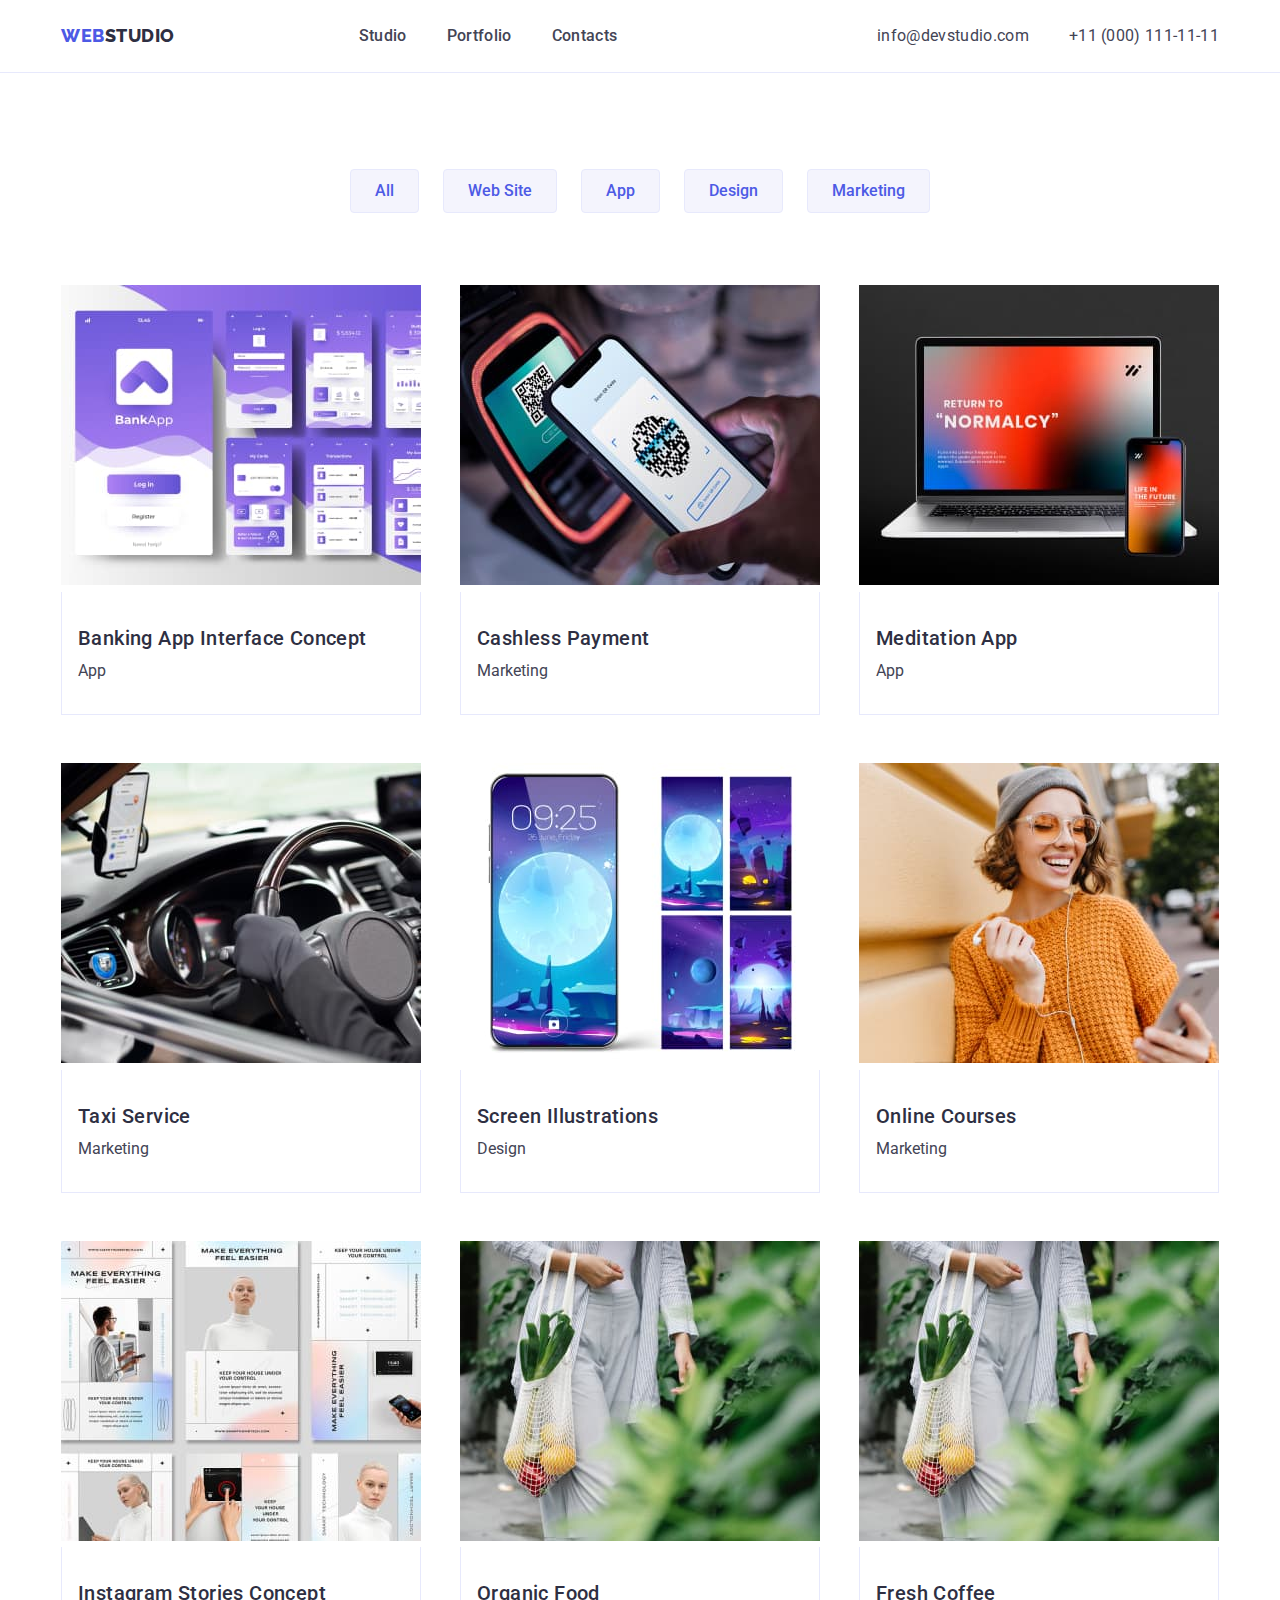
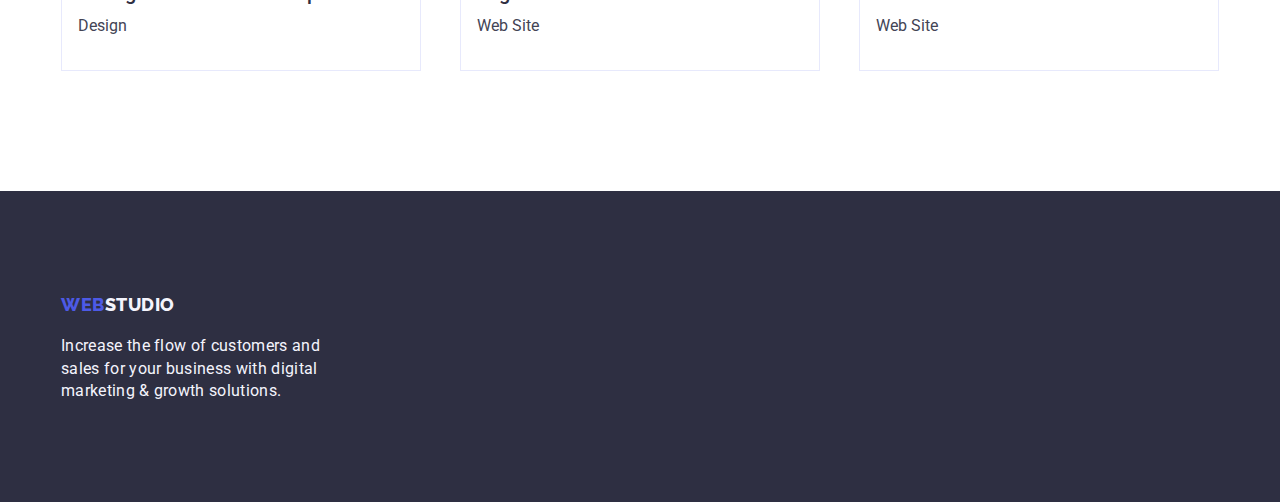
==== commit 3ffdccd9: "update portfolio" ====
--- a/porfolio.html
+++ b/porfolio.html
@@ -77,7 +77,7 @@
 
 			<section>
 				<div class="container">
-					<ul>
+					<ul class="portfolio_main">
 						<li>
 							<img
 								src="./images/image-8.jpg"
@@ -85,8 +85,12 @@
 								height="300"
 								alt="mobile views"
 							/>
-							<h3>Banking App Interface Concept</h3>
-							<p>App</p>
+							<div class="portfolio_main-item-margin">
+								<h3 class="portfolio_main-item-title">
+									Banking App Interface Concept
+								</h3>
+								<p class="portfolio_main-item-division">App</p>
+							</div>
 						</li>
 						<li>
 							<img
@@ -95,8 +99,10 @@
 								height="300"
 								alt="QR code on mobile"
 							/>
-							<h3>Cashless Payment</h3>
-							<p>Marketing</p>
+							<div class="portfolio_main-item-margin">
+								<h3 class="portfolio_main-item-title">Cashless Payment</h3>
+								<p class="portfolio_main-item-division">Marketing</p>
+							</div>
 						</li>
 						<li>
 							<img
@@ -105,8 +111,10 @@
 								height="300"
 								alt="mobile and PC"
 							/>
-							<h3>Meditation App</h3>
-							<p>App</p>
+							<div class="portfolio_main-item-margin">
+								<h3 class="portfolio_main-item-title">Meditation App</h3>
+								<p class="portfolio_main-item-division">App</p>
+							</div>
 						</li>
 						<li>
 							<img
@@ -115,8 +123,10 @@
 								height="300"
 								alt="mobile in the car"
 							/>
-							<h3>Taxi Service</h3>
-							<p>Marketing</p>
+							<div class="portfolio_main-item-margin">
+								<h3 class="portfolio_main-item-title">Taxi Service</h3>
+								<p class="portfolio_main-item-division">Marketing</p>
+							</div>
 						</li>
 						<li>
 							<img
@@ -125,8 +135,10 @@
 								height="300"
 								alt="mobile screen looks"
 							/>
-							<h3>Screen Illustrations</h3>
-							<p>Design</p>
+							<div class="portfolio_main-item-margin">
+								<h3 class="portfolio_main-item-title">Screen Illustrations</h3>
+								<p class="portfolio_main-item-division">Design</p>
+							</div>
 						</li>
 						<li>
 							<img
@@ -135,8 +147,10 @@
 								height="300"
 								alt="smiled girl"
 							/>
-							<h3>Online Courses</h3>
-							<p>Marketing</p>
+							<div class="portfolio_main-item-margin">
+								<h3 class="portfolio_main-item-title">Online Courses</h3>
+								<p class="portfolio_main-item-division">Marketing</p>
+							</div>
 						</li>
 						<li>
 							<img
@@ -145,8 +159,12 @@
 								height="300"
 								alt="gitl in white"
 							/>
-							<h3>Instagram Stories Concept</h3>
-							<p>Design</p>
+							<div class="portfolio_main-item-margin">
+								<h3 class="portfolio_main-item-title">
+									Instagram Stories Concept
+								</h3>
+								<p class="portfolio_main-item-division">Design</p>
+							</div>
 						</li>
 						<li>
 							<img
@@ -155,8 +173,10 @@
 								height="300"
 								alt="woman with baf"
 							/>
-							<h3>Organic Food</h3>
-							<p>Web Site</p>
+							<div class="portfolio_main-item-margin">
+								<h3 class="portfolio_main-item-title">Organic Food</h3>
+								<p class="portfolio_main-item-division">Web Site</p>
+							</div>
 						</li>
 						<li>
 							<img
@@ -165,8 +185,10 @@
 								height="300"
 								alt="coffe"
 							/>
-							<h3>Fresh Coffee</h3>
-							<p>Web Site</p>
+							<div class="portfolio_main-item-margin">
+								<h3 class="portfolio_main-item-title">Fresh Coffee</h3>
+								<p class="portfolio_main-item-division">Web Site</p>
+							</div>
 						</li>
 					</ul>
 				</div>
--- a/css/styles.css
+++ b/css/styles.css
@@ -250,7 +250,6 @@
 	padding-bottom: 100px;
 }
 
-/* Portfolio */
 /* Filters*/
 
 .portfolio_list {
@@ -283,3 +282,27 @@
 		0px 2px 1px 0px rgba(0, 0, 0, 0.08), 0px 3px 1px 0px rgba(0, 0, 0, 0.1);
 	border: none;
 }
+
+/* Portfolio */
+
+.portfolio_main {
+	display: flex;
+	flex-direction: row;
+	flex-wrap: wrap;
+	justify-content: space-between;
+	padding-top: 72px;
+	padding-bottom: 120px;
+	row-gap: 48px;
+}
+.portfolio_main-item-margin {
+	padding-inline: 16px;
+	padding-block: 32px;
+	border: 1px solid var(--accent);
+	border-top: transparent;
+	margin: 0 auto;
+}
+.portfolio_main-item-title {
+}
+.portfolio_main-item-division {
+	padding-top: 8px;
+}
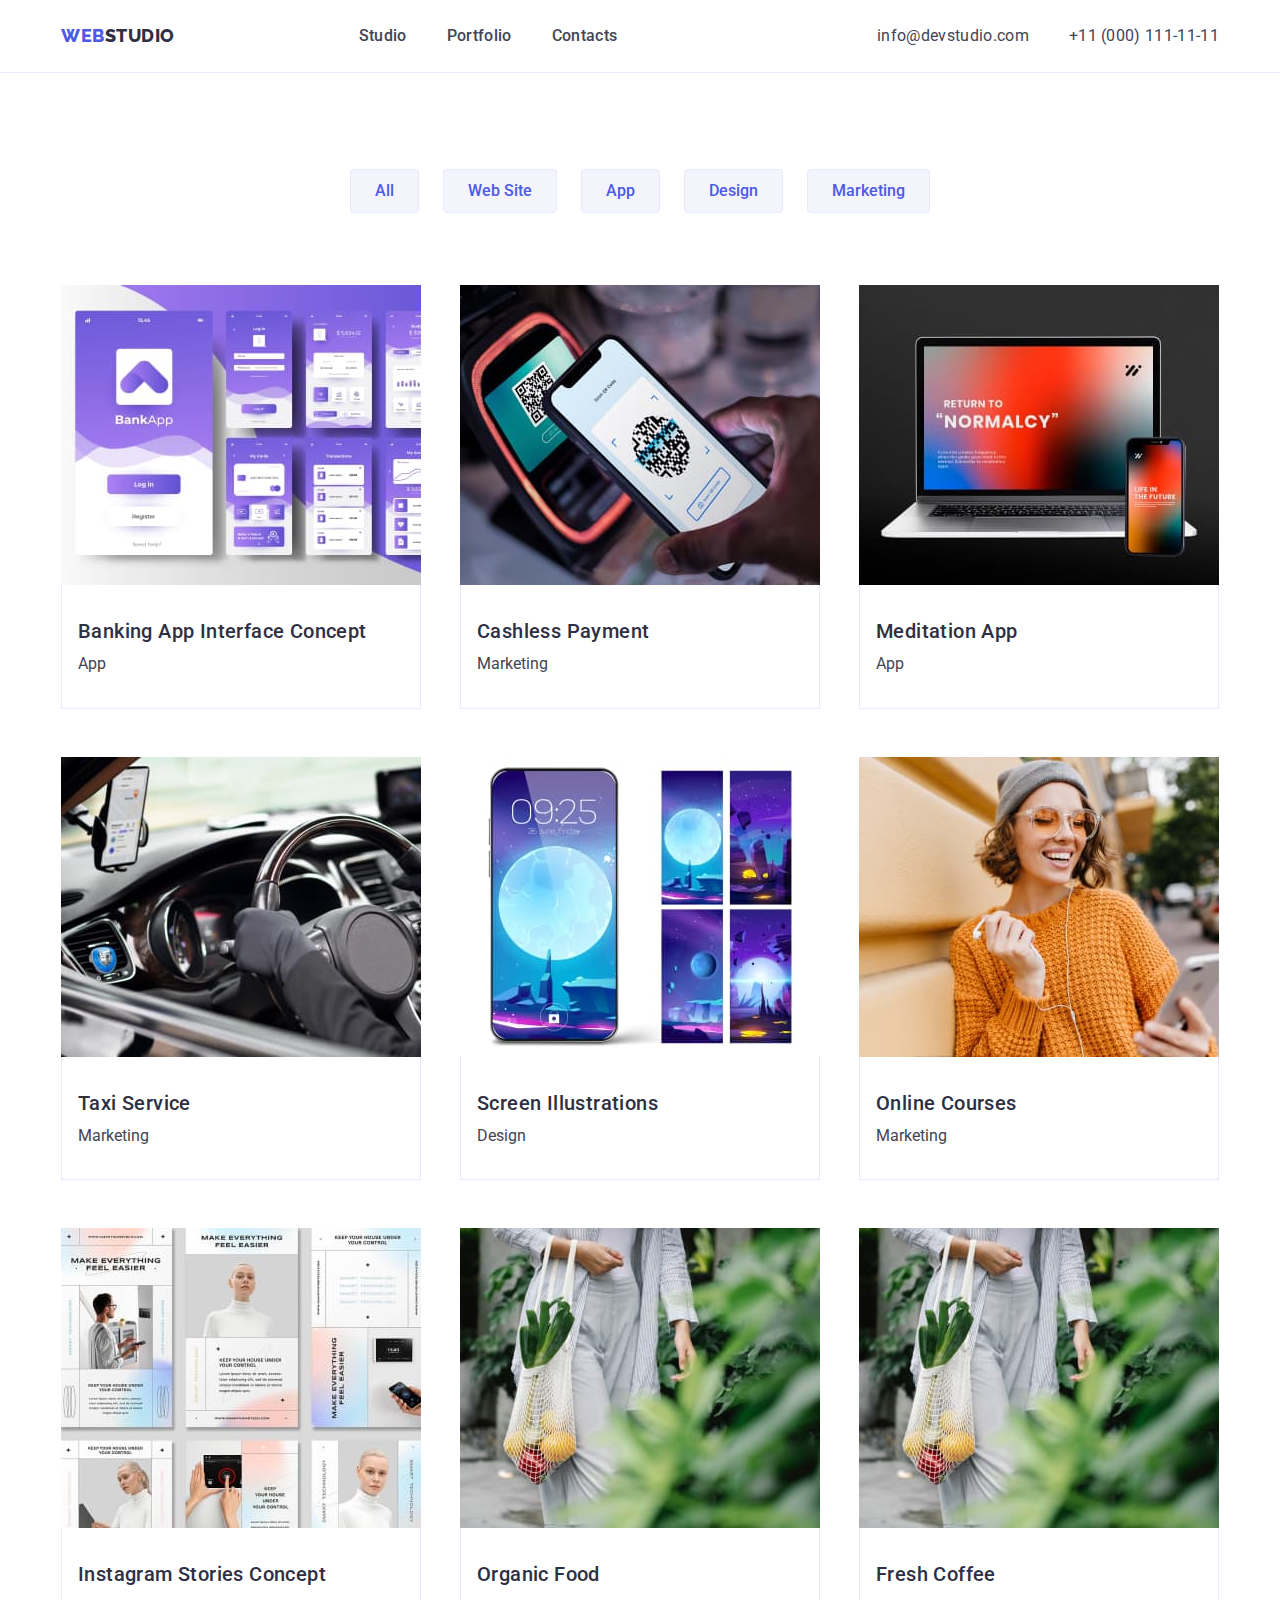
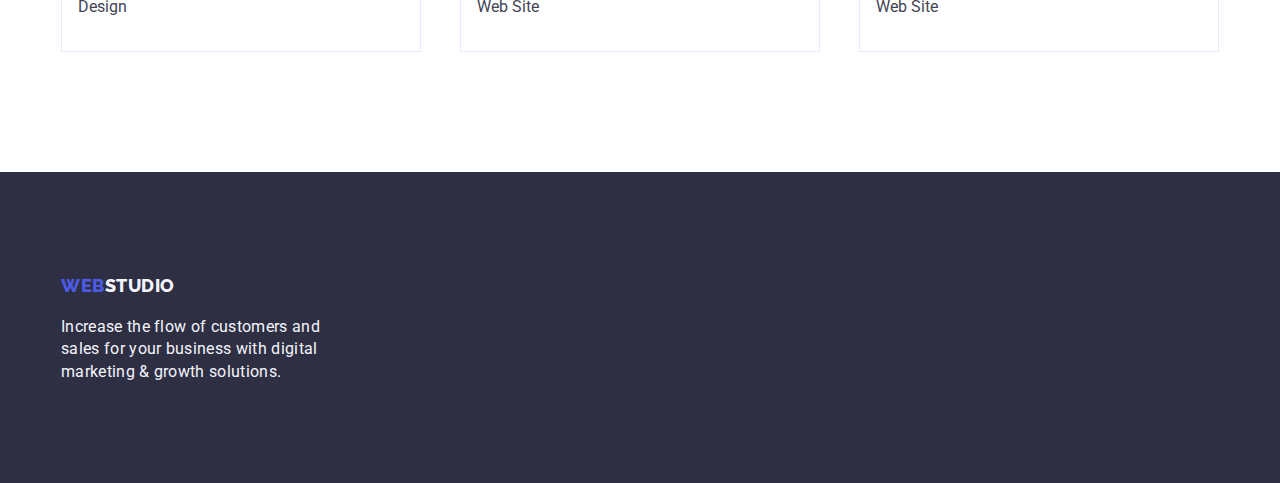
==== commit 27b847eb: "update portfolio.html" ====
--- a/porfolio.html
+++ b/porfolio.html
@@ -78,7 +78,7 @@
 			<section>
 				<div class="container">
 					<ul class="portfolio_main">
-						<li>
+						<li class="portfolio_item">
 							<img
 								src="./images/image-8.jpg"
 								width="360"
@@ -92,7 +92,7 @@
 								<p class="portfolio_main-item-division">App</p>
 							</div>
 						</li>
-						<li>
+						<li class="portfolio_item">
 							<img
 								src="./images/image-9.jpg"
 								width="360"
@@ -104,7 +104,7 @@
 								<p class="portfolio_main-item-division">Marketing</p>
 							</div>
 						</li>
-						<li>
+						<li class="portfolio_item">
 							<img
 								src="./images/image-10.jpg"
 								width="360"
@@ -116,7 +116,7 @@
 								<p class="portfolio_main-item-division">App</p>
 							</div>
 						</li>
-						<li>
+						<li class="portfolio_item">
 							<img
 								src="./images/image-11.jpg"
 								width="360"
@@ -128,7 +128,7 @@
 								<p class="portfolio_main-item-division">Marketing</p>
 							</div>
 						</li>
-						<li>
+						<li class="portfolio_item">
 							<img
 								src="./images/image-12.jpg"
 								width="360"
@@ -140,7 +140,7 @@
 								<p class="portfolio_main-item-division">Design</p>
 							</div>
 						</li>
-						<li>
+						<li class="portfolio_item">
 							<img
 								src="./images/image-13.jpg"
 								width="360"
@@ -152,7 +152,7 @@
 								<p class="portfolio_main-item-division">Marketing</p>
 							</div>
 						</li>
-						<li>
+						<li class="portfolio_item">
 							<img
 								src="./images/image-14.jpg"
 								width="360"
@@ -166,7 +166,7 @@
 								<p class="portfolio_main-item-division">Design</p>
 							</div>
 						</li>
-						<li>
+						<li class="portfolio_item">
 							<img
 								src="./images/image-15.jpg"
 								width="360"
@@ -178,7 +178,7 @@
 								<p class="portfolio_main-item-division">Web Site</p>
 							</div>
 						</li>
-						<li>
+						<li class="portfolio_item">
 							<img
 								src="./images/image-15.jpg"
 								width="360"
--- a/css/styles.css
+++ b/css/styles.css
@@ -280,7 +280,8 @@
 	background-color: var(--pressed-state);
 	box-shadow: 0px 2px 2px 0px rgba(0, 0, 0, 0.12),
 		0px 2px 1px 0px rgba(0, 0, 0, 0.08), 0px 3px 1px 0px rgba(0, 0, 0, 0.1);
-	border: none;
+	border: 1px solid var(--accent);
+	border-radius: 4px;
 }
 
 /* Portfolio */
@@ -293,13 +294,16 @@
 	padding-top: 72px;
 	padding-bottom: 120px;
 	row-gap: 48px;
+}
+.portfolio_item {
+	display: flex;
+	flex-direction: column;
 }
 .portfolio_main-item-margin {
 	padding-inline: 16px;
 	padding-block: 32px;
 	border: 1px solid var(--accent);
 	border-top: transparent;
-	margin: 0 auto;
 }
 .portfolio_main-item-title {
 }
